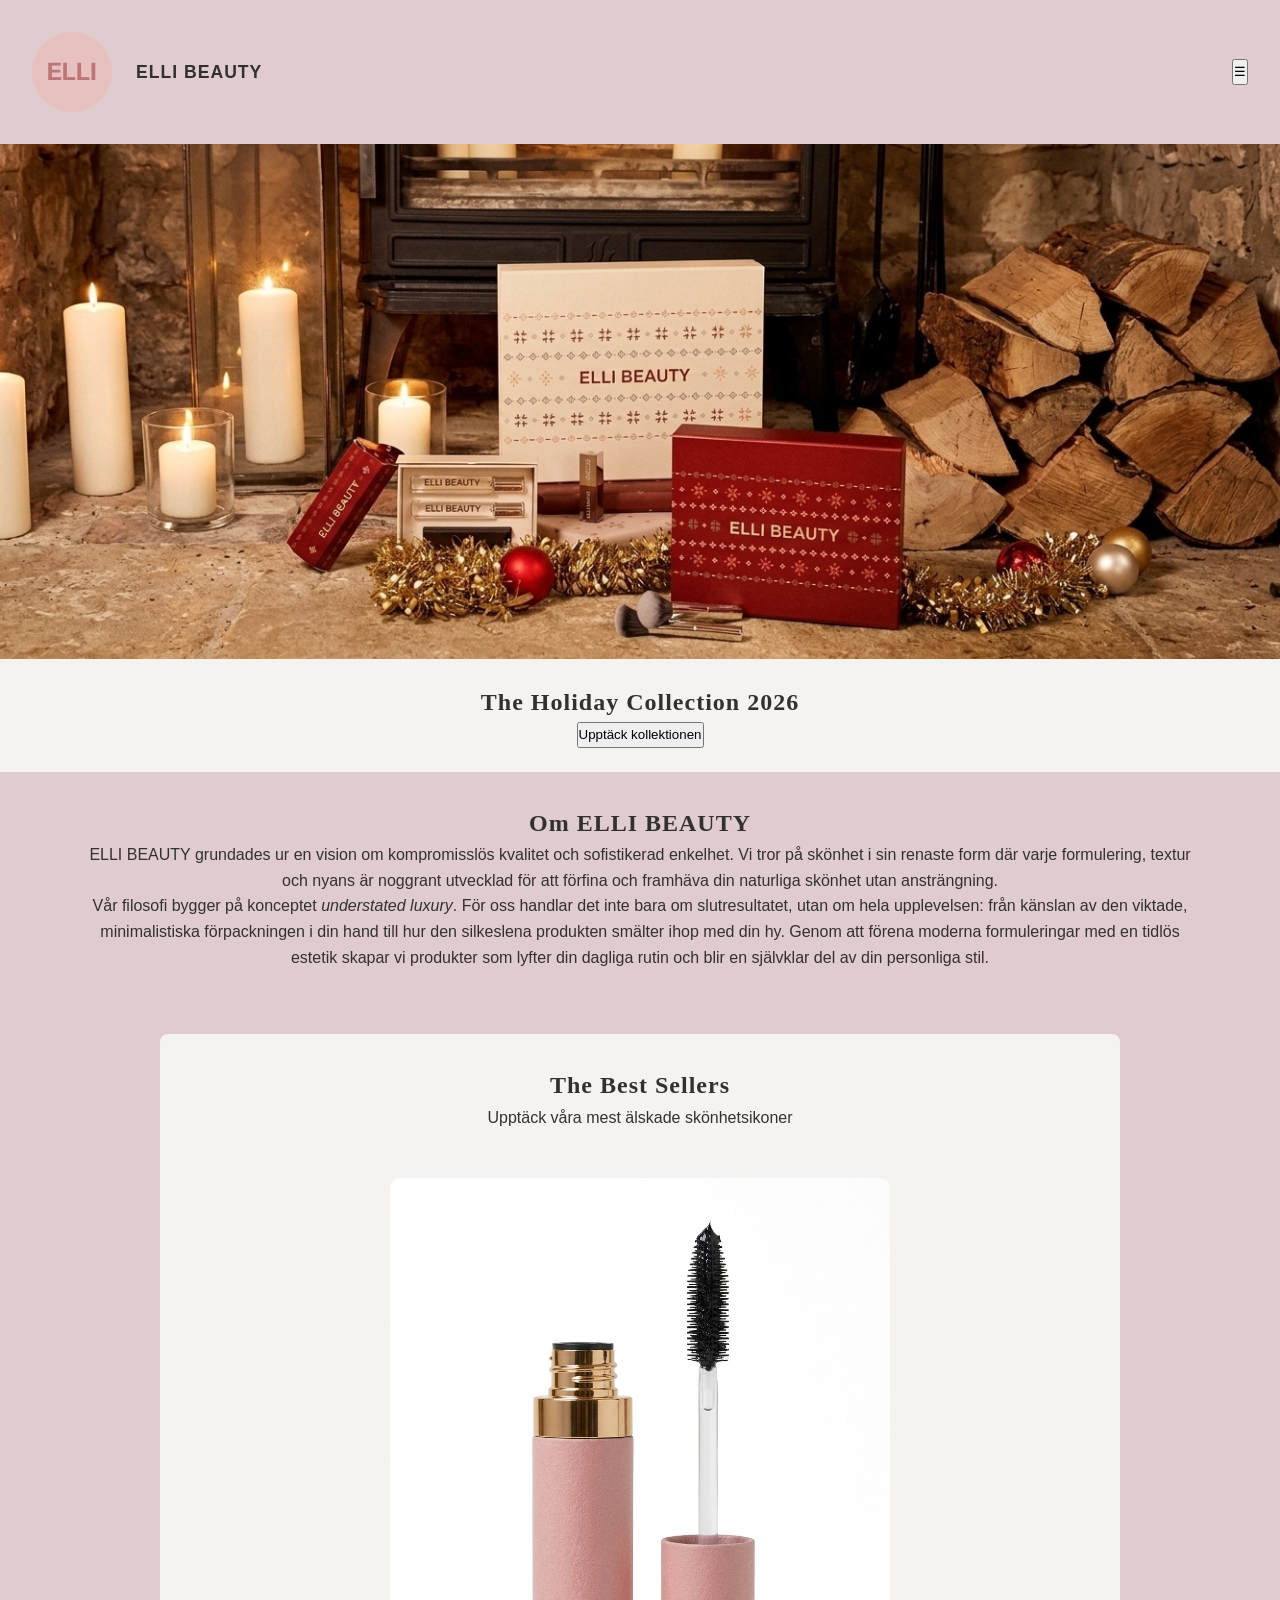
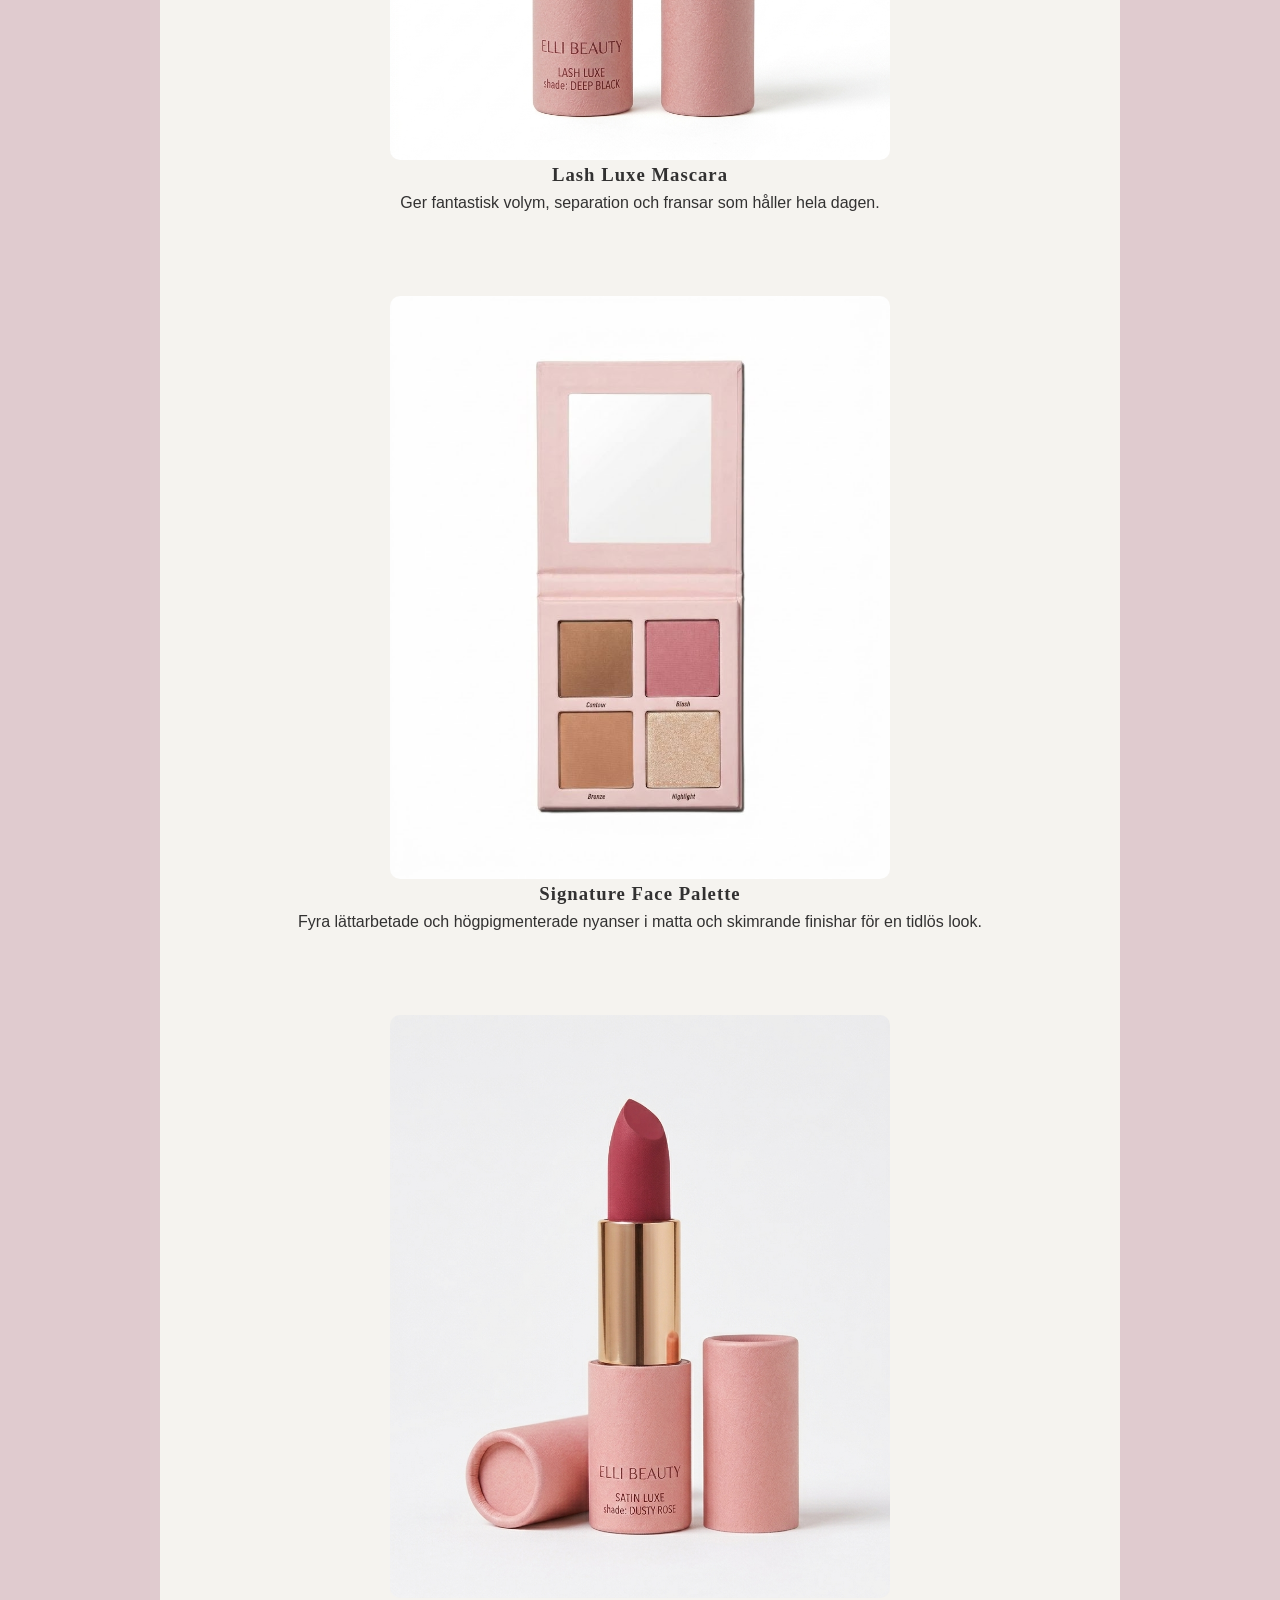
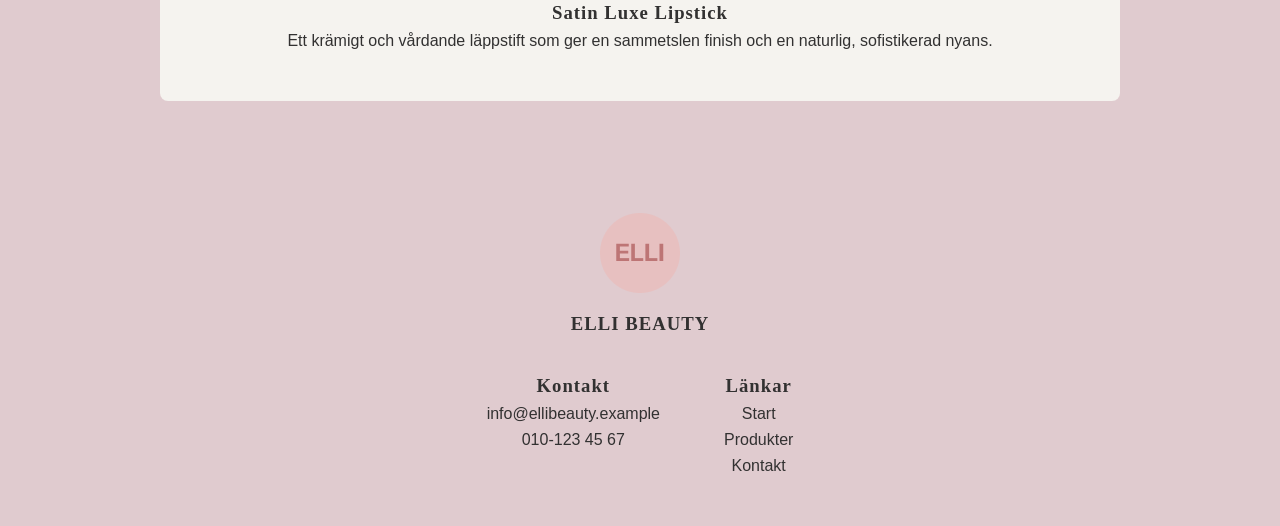
==== index.html @ 136de269 "Skapat grund css för produktsidan" ====
<!DOCTYPE html>
<html lang="sv">

<head>
    <meta charset="UTF-8">
    <meta name="viewport" content="width=device-width, initial-scale=1.0">
    <title>Elli Beauty</title>
    <link rel="stylesheet" href="css/style.css">
</head>

<body>
    <!--Logotyp-->
    <header class="header">
        <div class="logo">
            <img src="images/elli_beauty_logo.png" alt="Elli beauty logotyp" />
            <p>ELLI BEAUTY</p>
        </div>

        <!--Nav meny-->
        <button class="menu-toggle">☰</button> <!--Hamburgermeny, liten skärm-->
        <nav class="menu">
            <ul>
                <li><a href="index.html">Start</a></li>
                <li><a href="products.html">Produkter</a></li>
                <li><a href="contact.html">Kontakt</a></li>
            </ul>
        </nav>
    </header>
    <main>
        <!--Hero-->
        <section class="hero">
            <img src="images/elli_beauty_hero2.jpg" alt="hero bild" />
            <div class="hero-content">
                <h1>The Holiday Collection 2026</h1>
                <button type="button">Upptäck kollektionen</button>
            </div>
        </section>
        <section class="intro">
            <h2>Om ELLI BEAUTY</h2>
            <p>ELLI BEAUTY grundades ur en vision om kompromisslös kvalitet och sofistikerad enkelhet. Vi tror på
                skönhet i sin renaste form där varje formulering, textur och nyans är noggrant utvecklad för att förfina
                och framhäva din naturliga skönhet utan ansträngning.</p>
            <p>Vår filosofi bygger på konceptet <em>understated luxury</em>. För oss handlar det inte bara om
                slutresultatet, utan om hela upplevelsen: från känslan av den viktade, minimalistiska förpackningen i
                din hand till hur den silkeslena produkten smälter ihop med din hy. Genom att förena moderna
                formuleringar med en tidlös estetik skapar vi produkter som lyfter din dagliga rutin och blir en
                självklar del av din personliga stil.</p>
        </section>

        <!--Bästsäljare-->
        <section class="best">
            <div class="best-into">
                <h2>The Best Sellers</h2>
                <p>Upptäck våra mest älskade skönhetsikoner</p>
            </div>
            <div class="contanier">
                <article class="card">
                    <img src="images/elli_beauty_best3.jpg" alt="Elli beauty mascara" />
                    <h3>Lash Luxe Mascara</h3>
                    <p>Ger fantastisk volym, separation och fransar som håller hela dagen.</p>
                </article>

                <article class="card">
                    <img src="images/elli_beauty_best.jpg" alt="Elli beauty face palette" />
                    <h3>Signature Face Palette</h3>
                    <p>Fyra lättarbetade och högpigmenterade nyanser i matta och skimrande finishar för en tidlös look.
                    </p>
                </article>

                <article class="card">
                    <img src="images/elli_beauty_best2.jpg" alt="Elli beauty lipstick" />
                    <h3>Satin Luxe Lipstick</h3>
                    <p>Ett krämigt och vårdande läppstift som ger en sammetslen finish och en naturlig, sofistikerad
                        nyans.</p>
                </article>
            </div>
        </section>
    </main>
    <!--Footer-->
    <footer class="footer">
        <!--logotyp-->
        <div class="
        footer-logo">
            <img src="images/elli_beauty_logo.png" alt="Elli beauty logotyp" />
            <div class="footer-text">
                <h3>ELLI BEAUTY</h3>
            </div>
        </div>
        <div class="footer-content">
            <!--Kontakt information-->
            <div class="footer-contact">
                <h3>Kontakt</h3>
                <p>info@ellibeauty.example</p>
                <p>010-123 45 67</p>
            </div>

            <!--Länkar-->
            <div class="footer-links">
                <h3>Länkar</h3>
                <ul>
                    <li><a href="index.html">Start</a></li>
                    <li><a href="products.html">Produkter</a></li>
                    <li><a href="contact.html">Kontakt</a></li>
                </ul>
            </div>
        </div>
    </footer>
</body>

</html>
---- css/style.css ----
/*Grundstruktur*/
* {
  box-sizing: border-box;
  margin: 0;
  padding: 0;
}

body {
  background-color: rgb(224, 203, 207);
  color: rgb(50, 49, 49);
}

/*Typsnitt och texter*/
body,
p,
a,
button {
  font-family:
    Helvetica Neue,
    Helvetica,
    Arial;
  line-height: 1.6;
  text-align: center;
}

/*Rubriker*/
h1,
h2,
h3 {
  font-family: Georgia, Garamond, serif;
  font-weight: 550;
  letter-spacing: 1px;
}

/*Bilder*/
img {
  max-width: 100%;
  height: auto;
  display: block;
}

header {
  padding: 2rem;
  display: flex;
  justify-content: space-between;
  align-items: center;
  flex-wrap: wrap;
  color: rgb(50, 49, 49);
}

.logo {
  display: flex;
  gap: 1.5rem;
  align-items: center;
  letter-spacing: 1px;
  font-weight: 600;
  font-size: 1.1rem;
}

/*Navigeringen visas inte dierk på skärmen*/
.menu {
  display: none;
  width: 100%;
}

/*Visar meny när klassen open läggs till*/
.menu.open {
  display: block;
}

.menu-toggle {
  cursor: pointer;
}

.menu ul {
  list-style: none;
  margin: 0;
  padding: 0;
}

.menu a {
  text-decoration: none;
}

/*Hero*/
.hero {
  background-color: #f5f3ef;
  display: flex;
  flex-direction: column;
  align-items: center;
  width: 100%;
  overflow: hidden;
}

.hero img {
  width: 100%;
  max-width: 100%;
  object-fit: cover;
  display: block;
}

.hero-content {
  padding: 1.5rem;
  max-width: 800px;
}

/*Intro sektionen*/
.intro {
  margin: 2rem 5rem;
}

/*Bästsäljare*/
.best {
  background-color: #f5f3ef;
  margin: 4rem 10rem;
  border-radius: 8px;
}
.best h2 {
  padding-top: 2rem;
}
.best p {
  padding-bottom: 3rem;
}

.card {
  display: flex;
  flex-direction: column;
  align-items: center;
  margin-bottom: 2rem;
}

.card img {
  width: 500px;
  border-radius: 10px;
}

/*Footer*/
.footer {
  padding: 3rem 1rem;
  text-align: center;
}

.footer-logo {
  display: flex;
  justify-content: center;
  flex-direction: column;
  align-items: center;
  margin-bottom: 2rem;
}
.footer-logo img {
  max-width: 80px;
  height: auto;
  margin-bottom: 1rem;
}

.footer-content {
  display: flex;
  justify-content: center;
  gap: 4rem;
  text-align: left;
}

.footer-contact,
.footer-links {
  text-align: center;
}

.footer-links ul {
  list-style: none;
}

.footer-links a {
  color: rgb(50, 49, 49);
  text-decoration: none;
}

/*Css produktsidan*/
.collection {
  background-color: #540a0a;
  margin: 4rem 10rem;
  border-radius: 8px;
  color: #f5f3ef;
}

.collection h1 {
padding-top: 2rem;
}

.collection p {
  padding-bottom: 3rem;
}

.card-2 {
  display: flex;
  flex-direction: column;
  align-items: center;
  margin-bottom: 2rem;
}

.card-2 img {
  width: 500px;
  border-radius: 10px;
}

/*Css kontaktsida*/
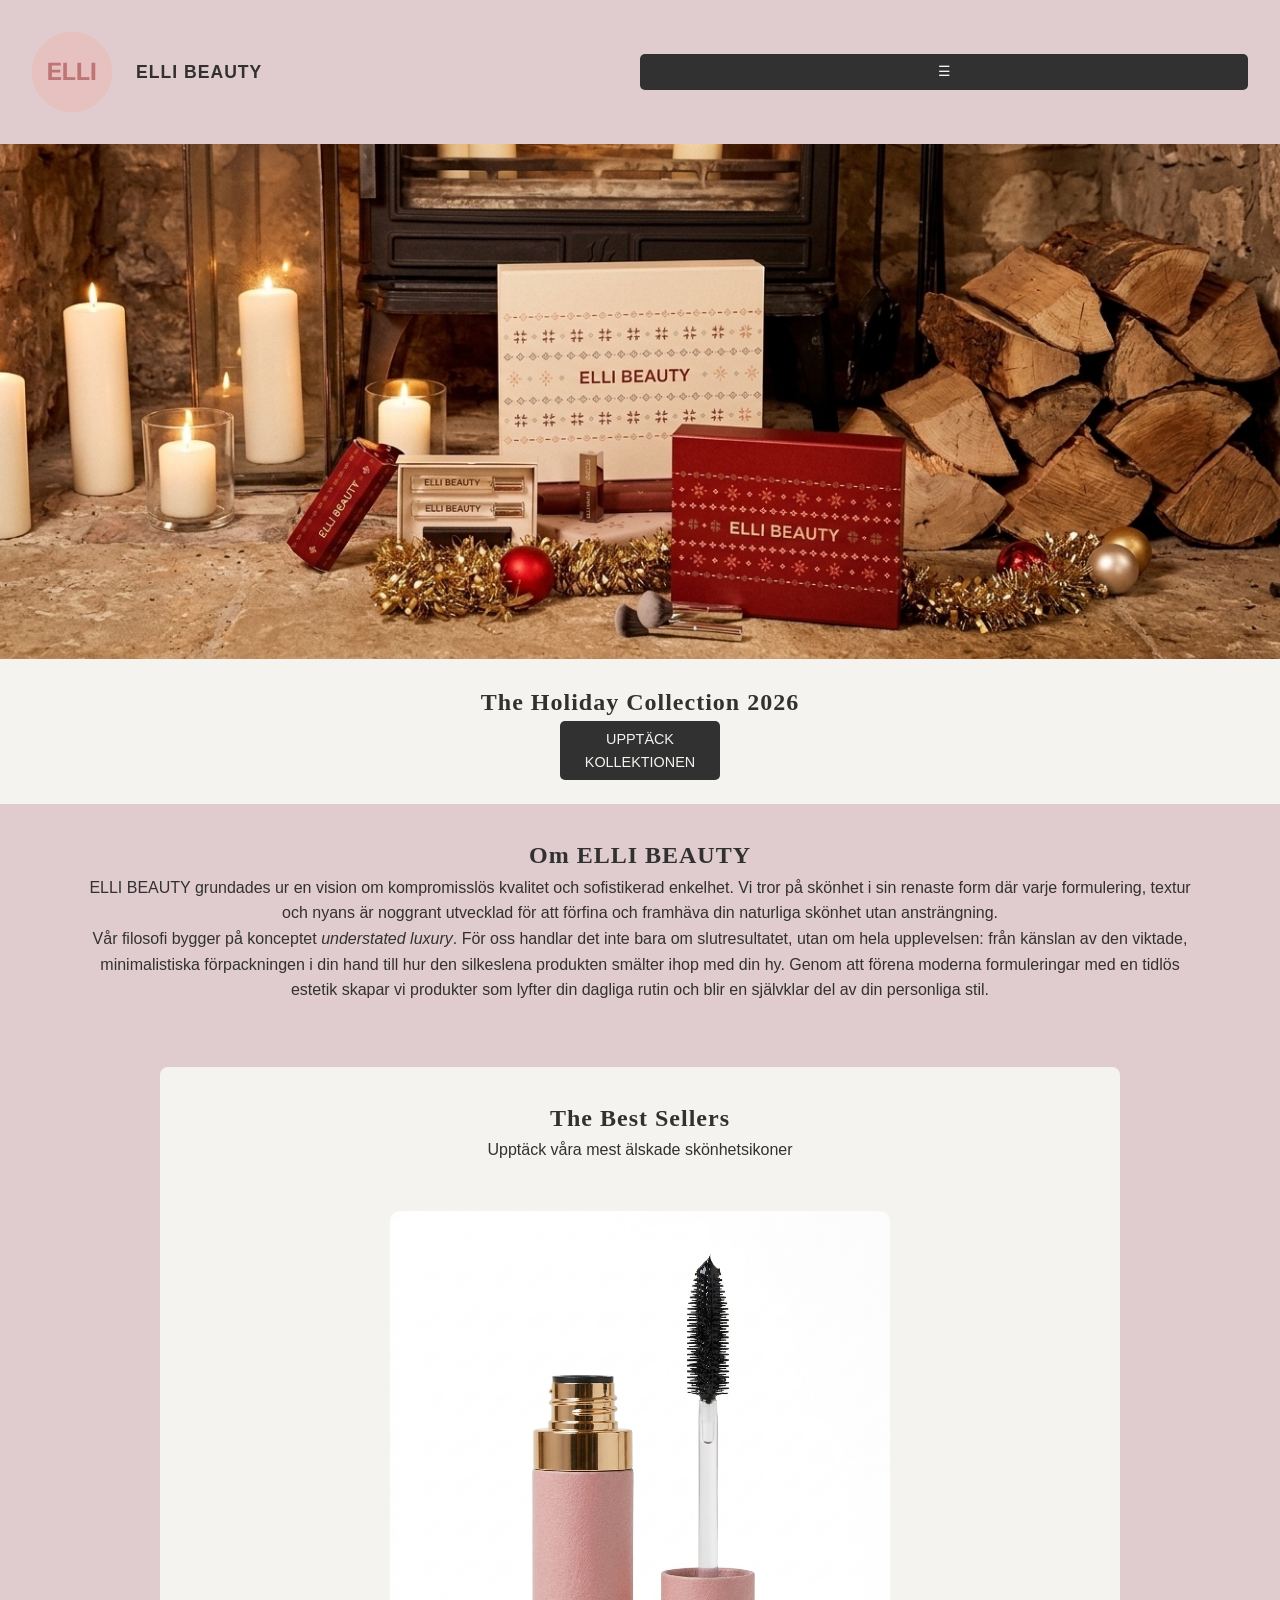
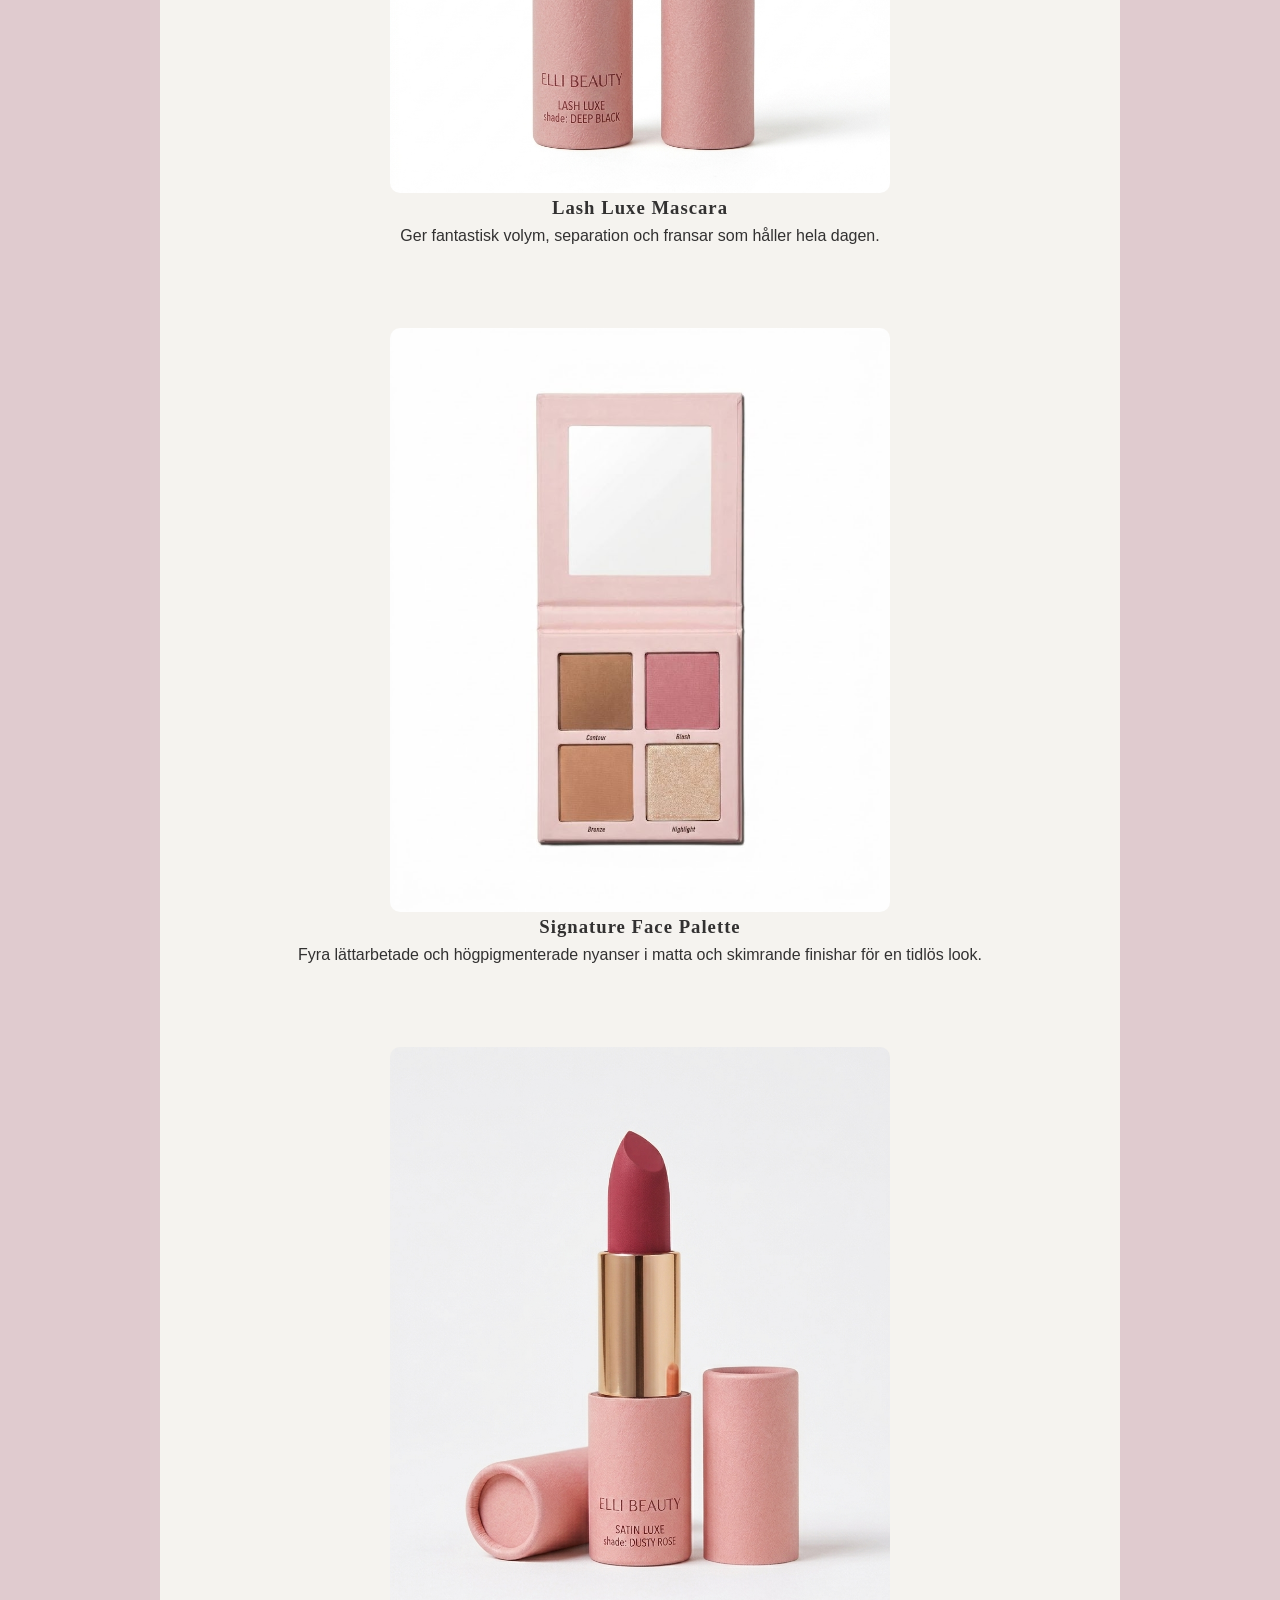
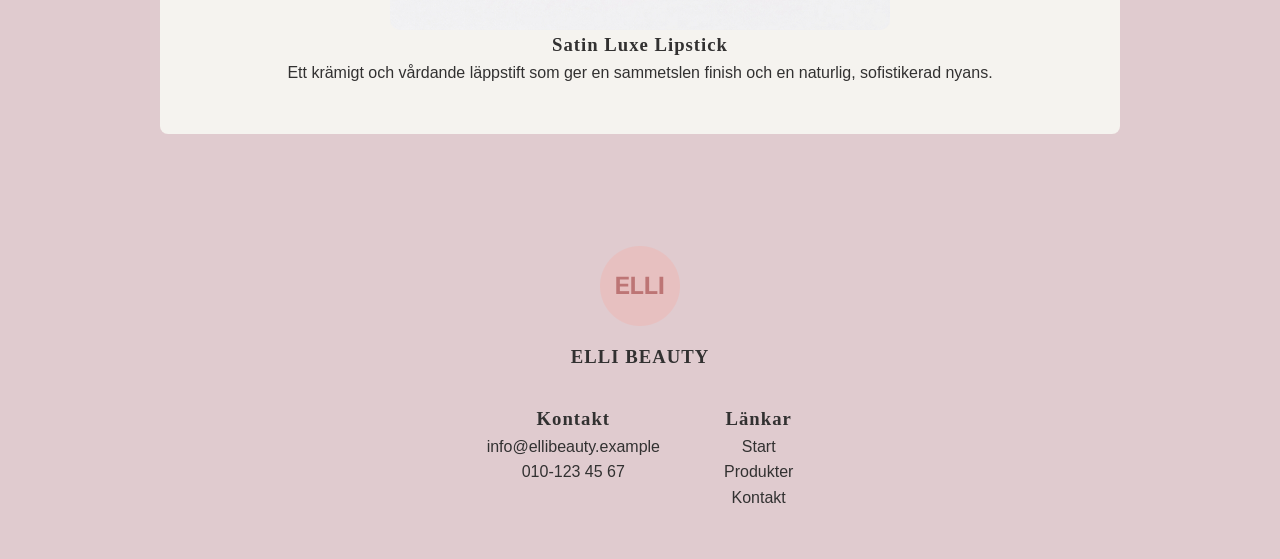
==== commit 66804e37: "Skapat mapp och fil till javascript" ====
--- a/index.html
+++ b/index.html
@@ -6,6 +6,7 @@
     <meta name="viewport" content="width=device-width, initial-scale=1.0">
     <title>Elli Beauty</title>
     <link rel="stylesheet" href="css/style.css">
+    <script src="js/main.js" defer></script>
 </head>
 
 <body>
--- a/css/style.css
+++ b/css/style.css
@@ -39,6 +39,24 @@
   display: block;
 }
 
+/*Alla knappar*/
+button {
+  display: inline-block;
+  border: none;
+  text-transform: uppercase;
+  cursor: pointer;
+  background-color: rgb(50, 49, 49);
+  color: #f5f3ef;
+  width: 50%;
+  padding: 0.4rem;
+  border-radius: 5px;
+  font-size: 0.9rem;
+  font-weight: 500;
+}
+button:hover {
+  background-color: rgb(33, 33, 33);
+}
+
 header {
   padding: 2rem;
   display: flex;
@@ -183,7 +201,7 @@
 }
 
 .collection h1 {
-padding-top: 2rem;
+  padding-top: 2rem;
 }
 
 .collection p {
@@ -203,3 +221,46 @@
 }
 
 /*Css kontaktsida*/
+.about-us {
+  background-color: #f5f3ef;
+  margin: 4rem 2rem;
+  padding: 2rem;
+  border-radius: 10px;
+}
+
+.contact-form {
+  background-color: #f5f3ef;
+  max-width: 500px;
+  margin: 2.5rem auto;
+  padding: 1.5rem;
+  border-radius: 10px;
+}
+
+.contact-form h2 {
+  padding: 1.5rem;
+  font-weight: 500;
+}
+
+.contact-form label {
+  display: block;
+  margin-bottom: 0.5rem;
+  font-weight: 600;
+}
+
+.contact-form input,
+.contact-form textarea {
+  width: 100%;
+  padding: 0.5rem;
+  margin-bottom: 1rem;
+  border: 0.1rem solid rgb(50, 49, 49);
+  border-radius: 5px;
+  font-size: 1rem;
+}
+
+.contact-form button {
+  width: 50%;
+  padding: 0.4rem;
+  border-radius: 5px;
+  font-size: 0.9rem;
+  font-weight: 500;
+}
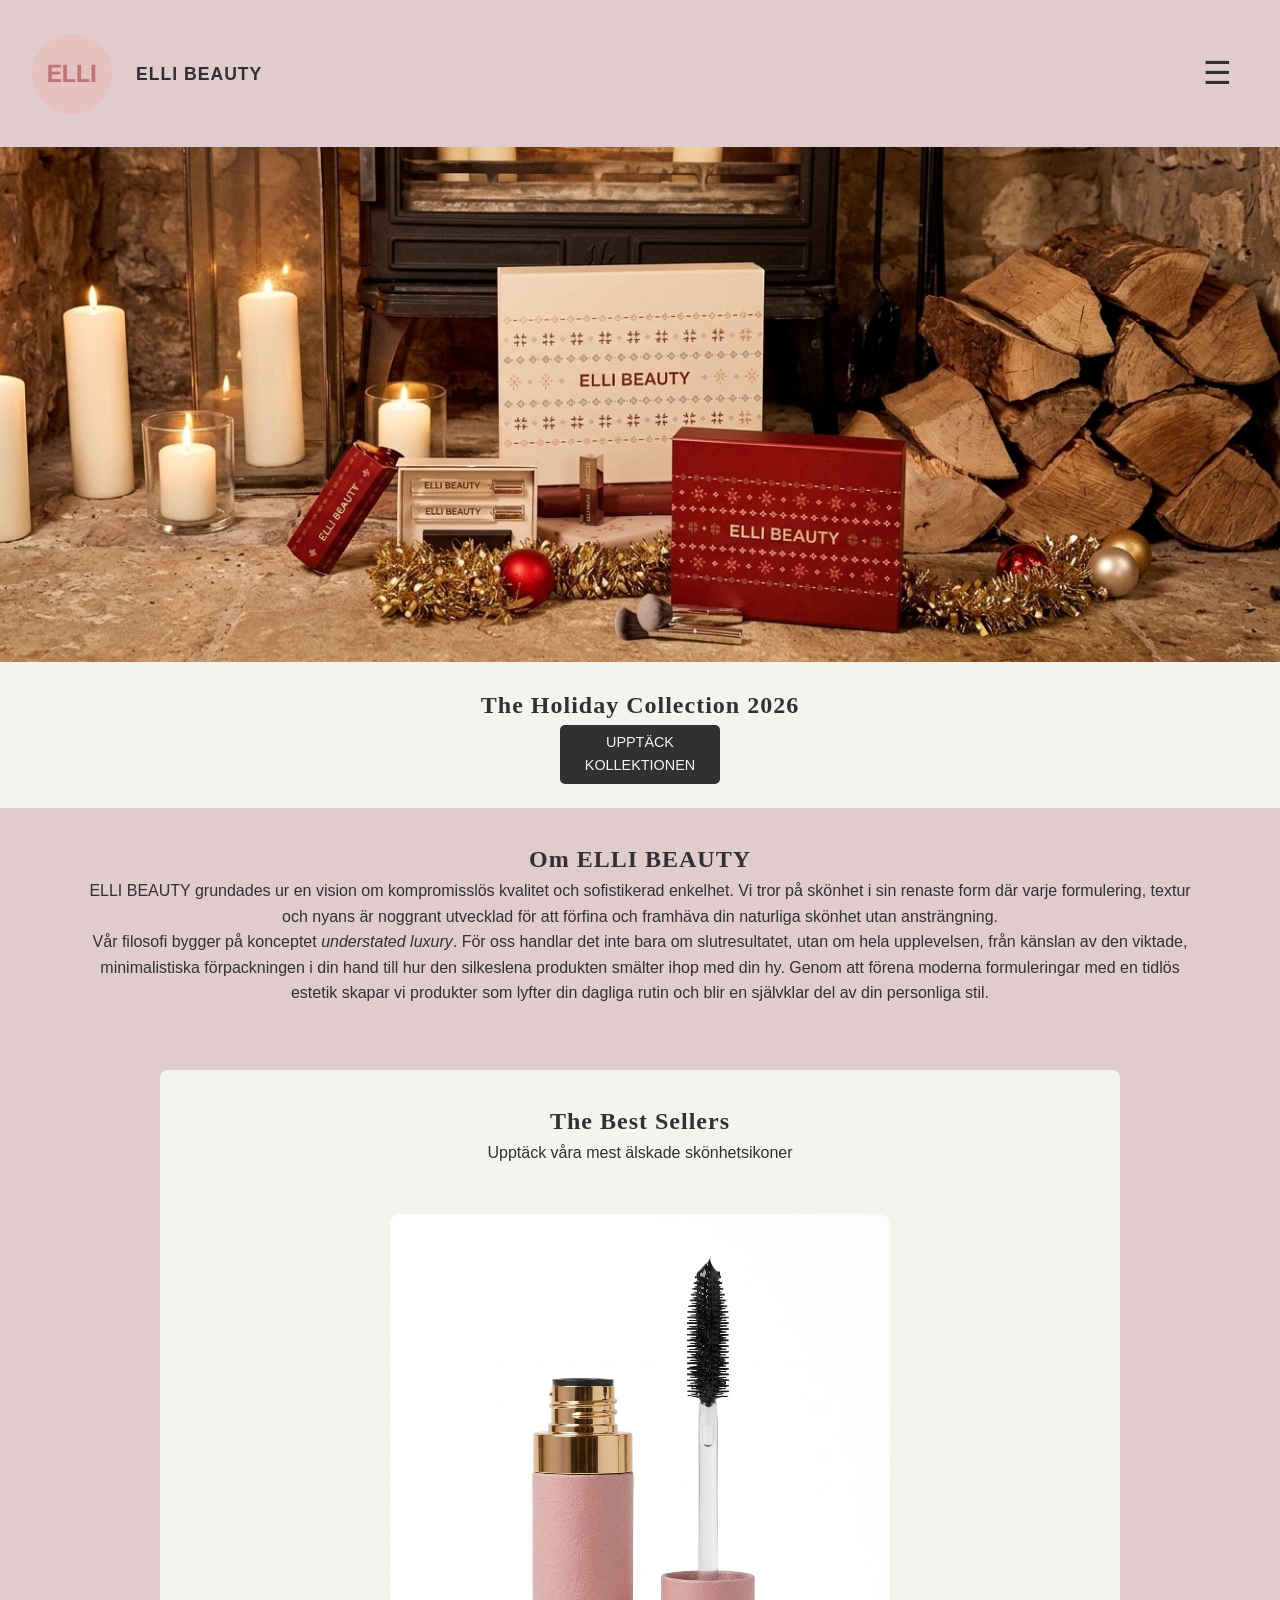
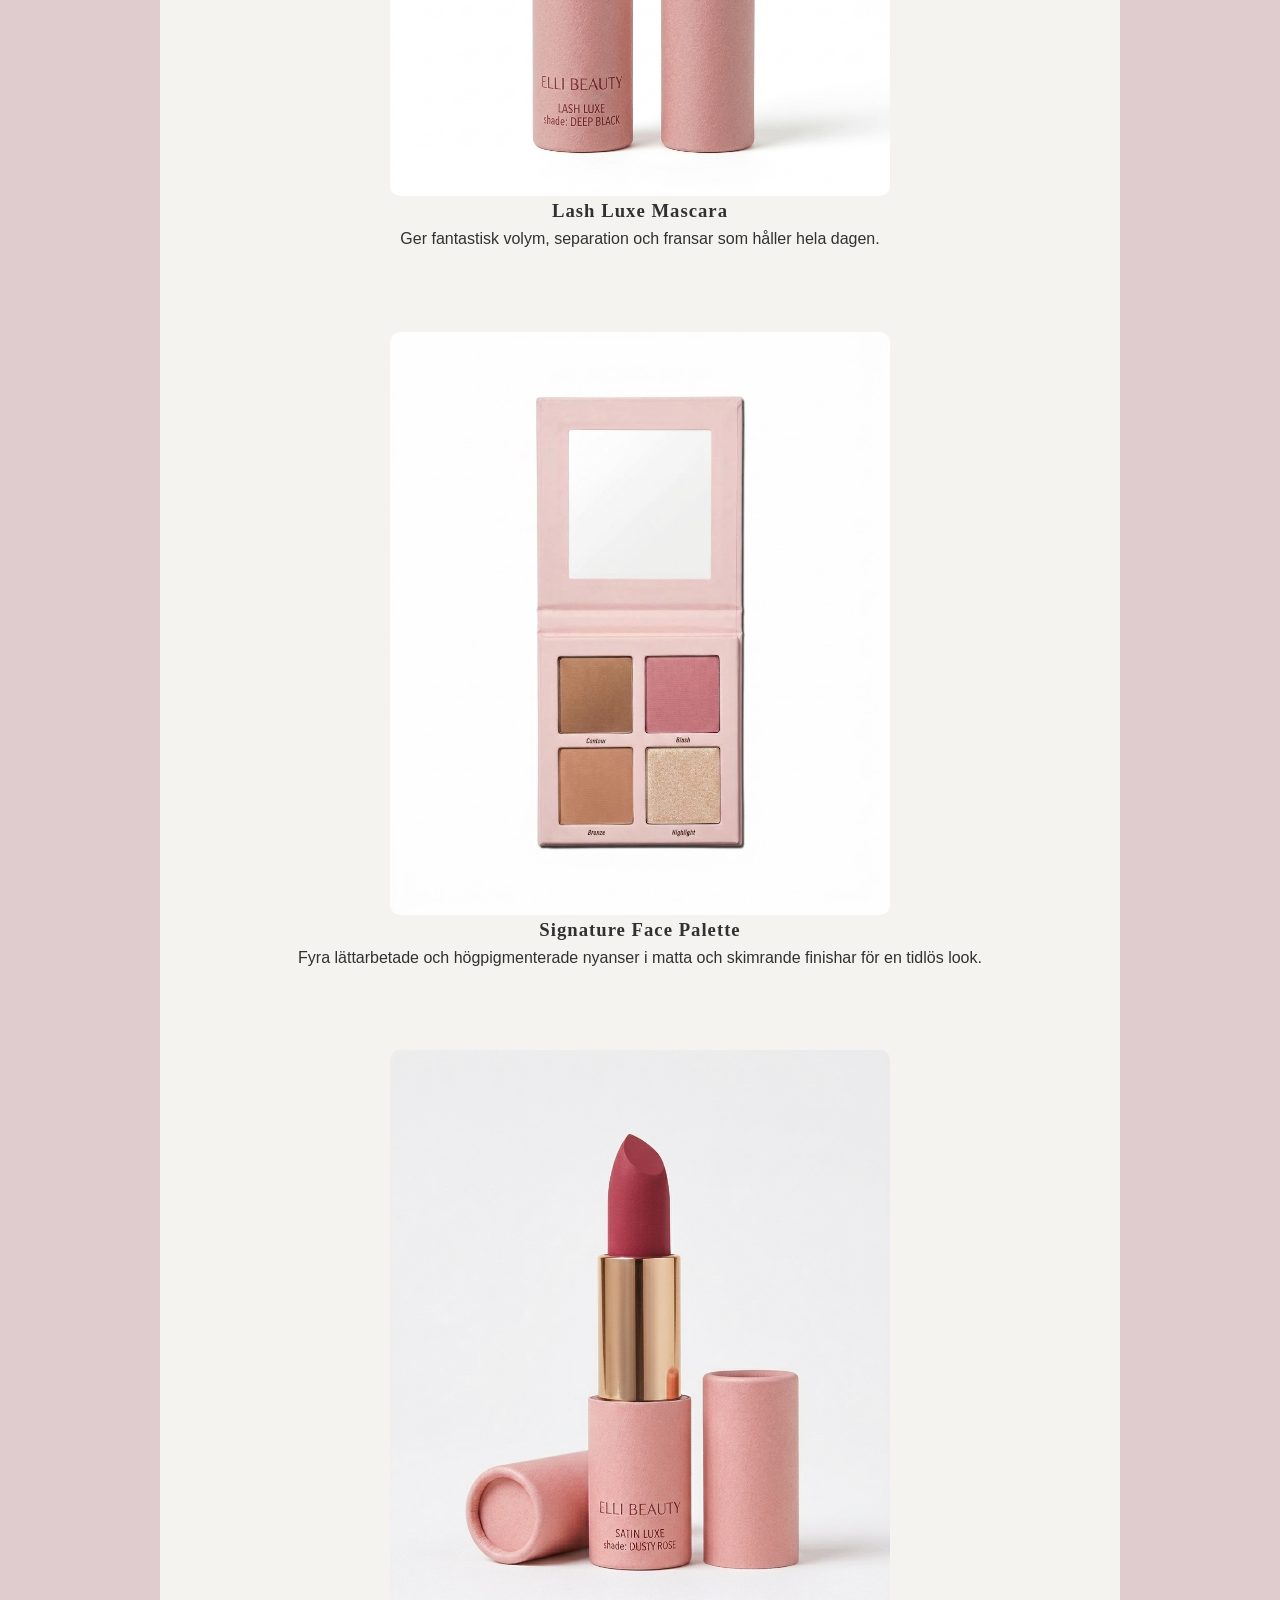
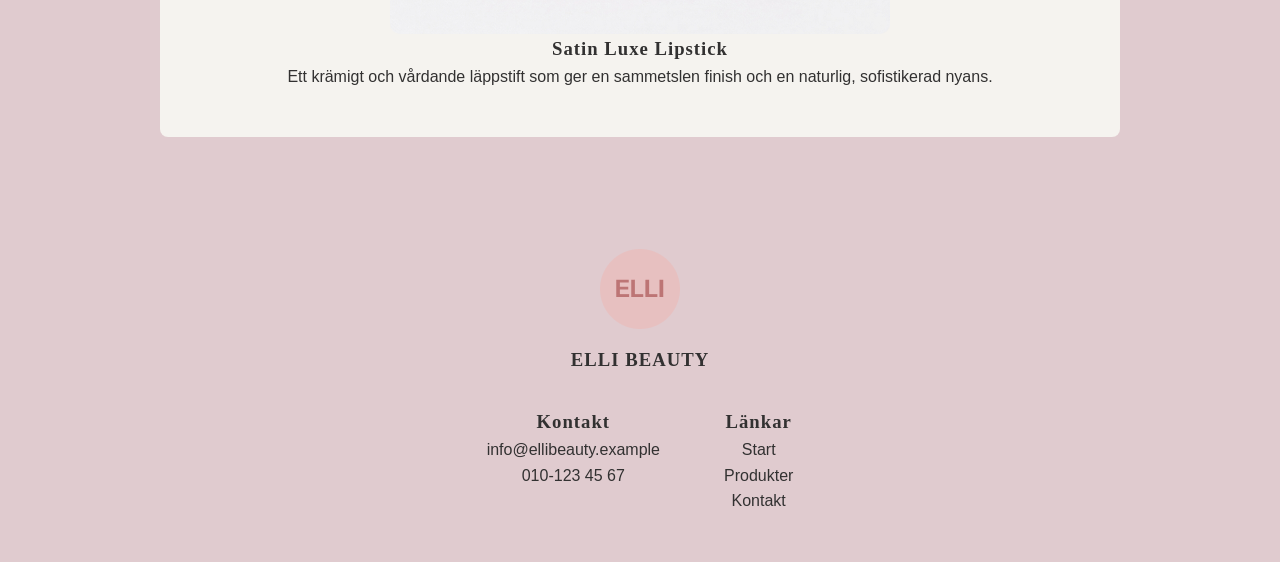
==== commit 454fdea8: "Lagt till evenlyssnare för ham meny" ====
--- a/index.html
+++ b/index.html
@@ -42,7 +42,7 @@
                 skönhet i sin renaste form där varje formulering, textur och nyans är noggrant utvecklad för att förfina
                 och framhäva din naturliga skönhet utan ansträngning.</p>
             <p>Vår filosofi bygger på konceptet <em>understated luxury</em>. För oss handlar det inte bara om
-                slutresultatet, utan om hela upplevelsen: från känslan av den viktade, minimalistiska förpackningen i
+                slutresultatet, utan om hela upplevelsen, från känslan av den viktade, minimalistiska förpackningen i
                 din hand till hur den silkeslena produkten smälter ihop med din hy. Genom att förena moderna
                 formuleringar med en tidlös estetik skapar vi produkter som lyfter din dagliga rutin och blir en
                 självklar del av din personliga stil.</p>
--- a/css/style.css
+++ b/css/style.css
@@ -39,8 +39,8 @@
   display: block;
 }
 
-/*Alla knappar*/
-button {
+/*Alla knappar, förutom ham meny*/
+button:not(.menu-toggle) {
   display: inline-block;
   border: none;
   text-transform: uppercase;
@@ -53,7 +53,7 @@
   font-size: 0.9rem;
   font-weight: 500;
 }
-button:hover {
+button:hover:not(.menu-toggle) {
   background-color: rgb(33, 33, 33);
 }
 
@@ -81,13 +81,21 @@
   width: 100%;
 }
 
-/*Visar meny när klassen open läggs till*/
+/*Visar meny när klassen open läggs till av js*/
 .menu.open {
   display: block;
 }
 
+/*Ham meny knapp*/
 .menu-toggle {
   cursor: pointer;
+  border: none;
+  border-radius: 5px;
+  padding: 1rem;
+  font-size: 2rem;
+  font-weight: 500;
+  background-color: rgb(224, 203, 207);
+  color: rgb(50, 49, 49);
 }
 
 .menu ul {
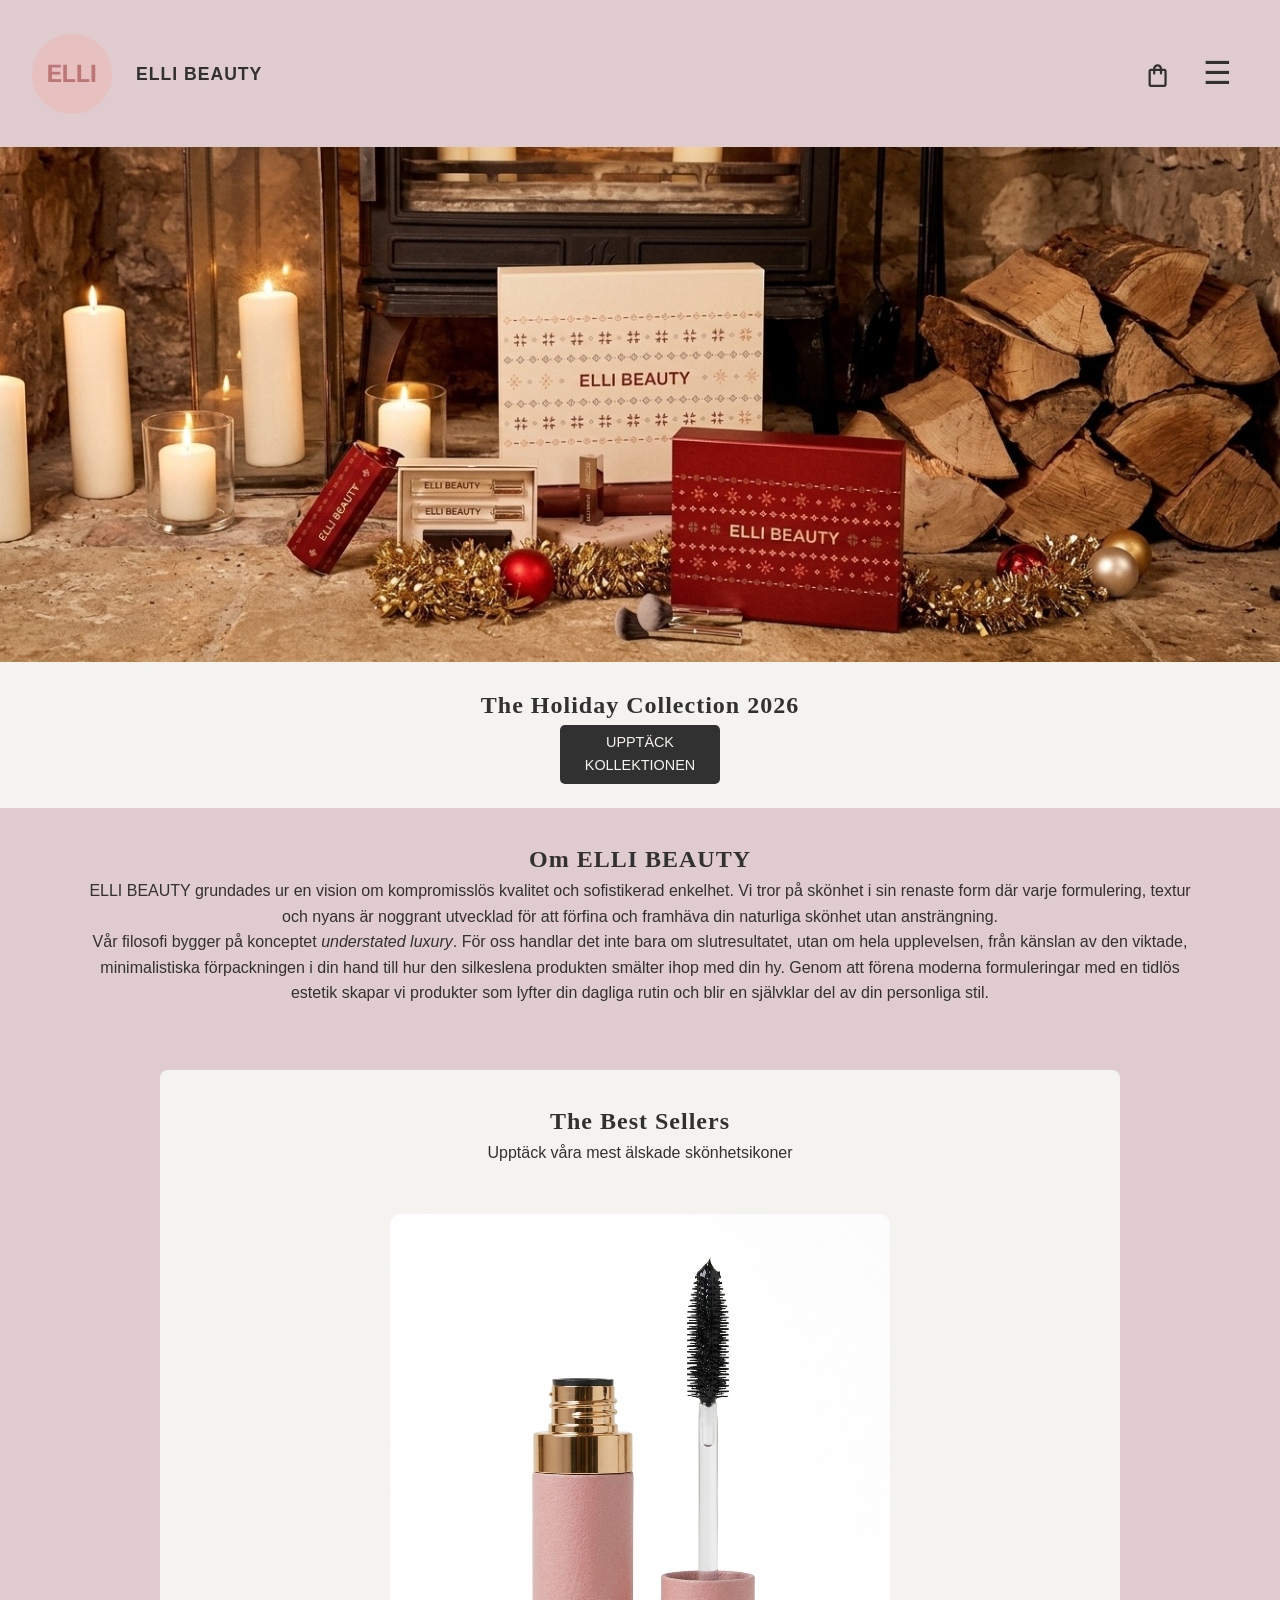
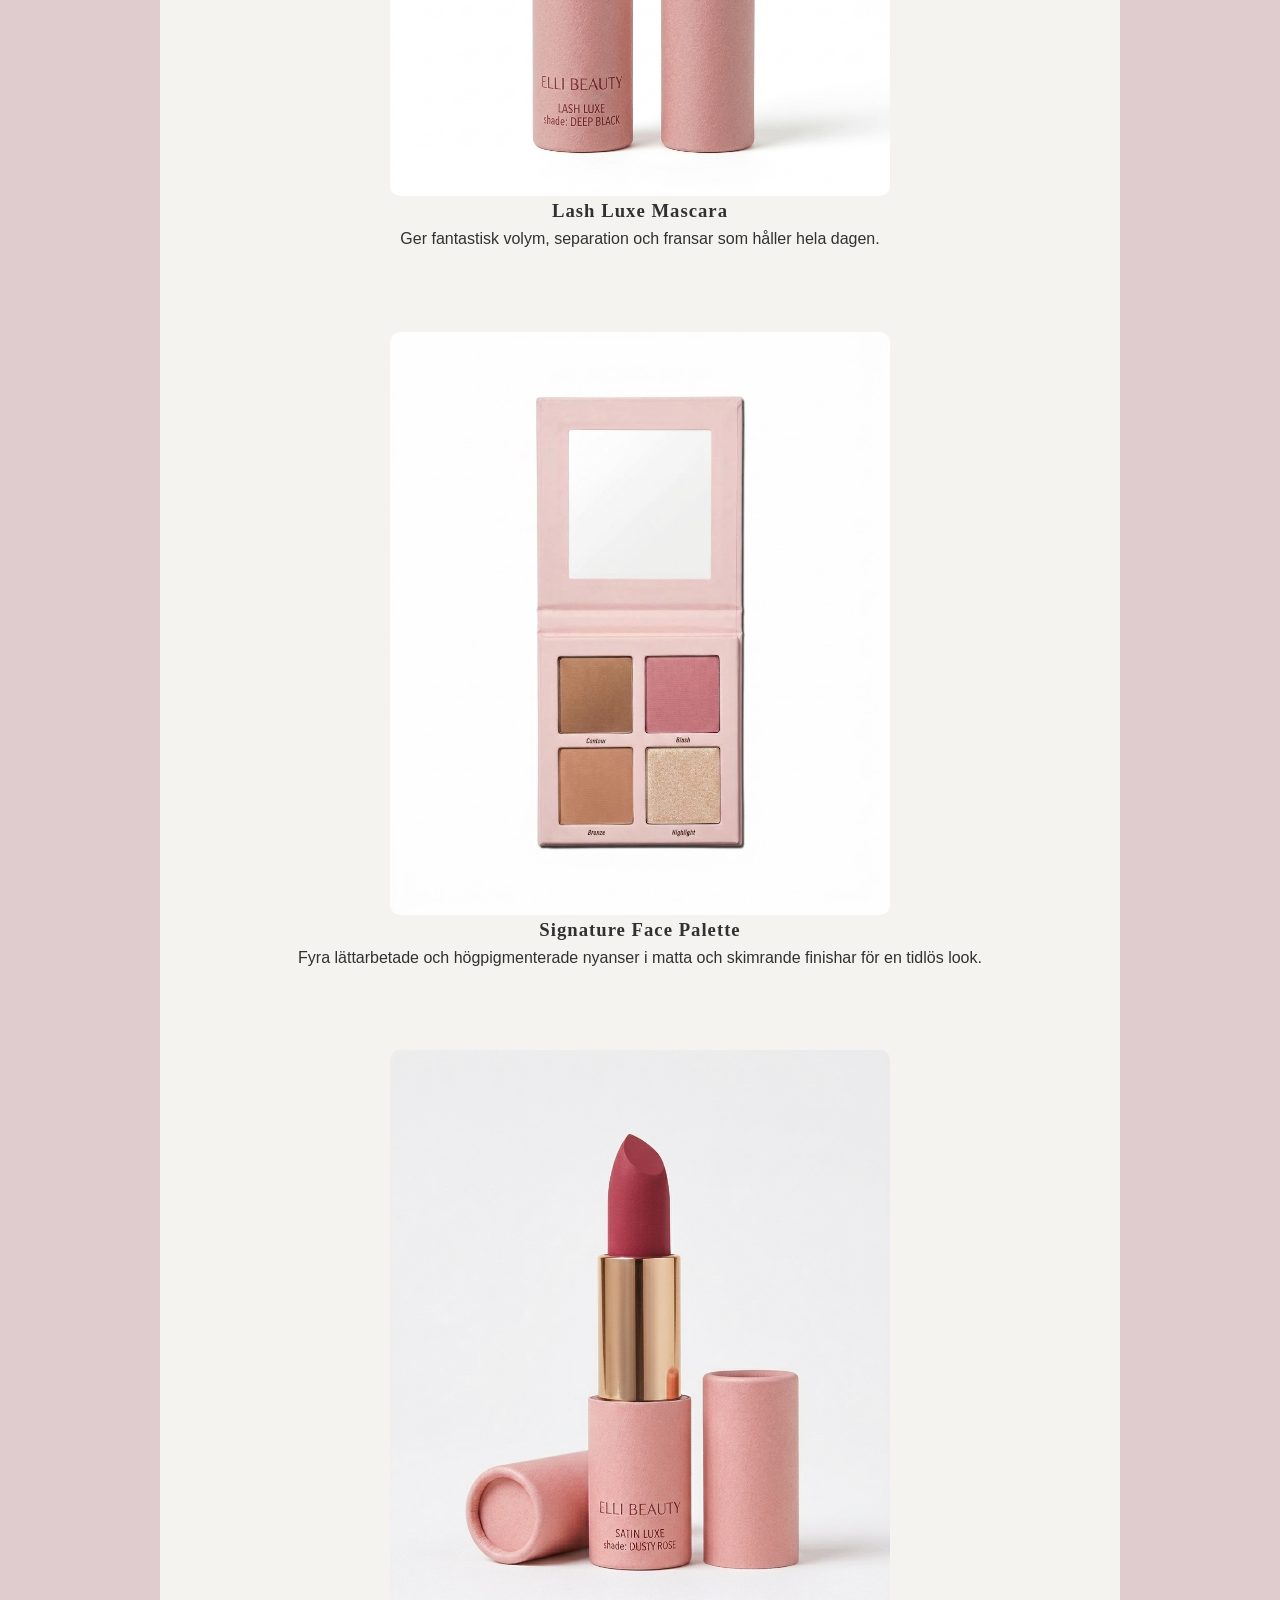
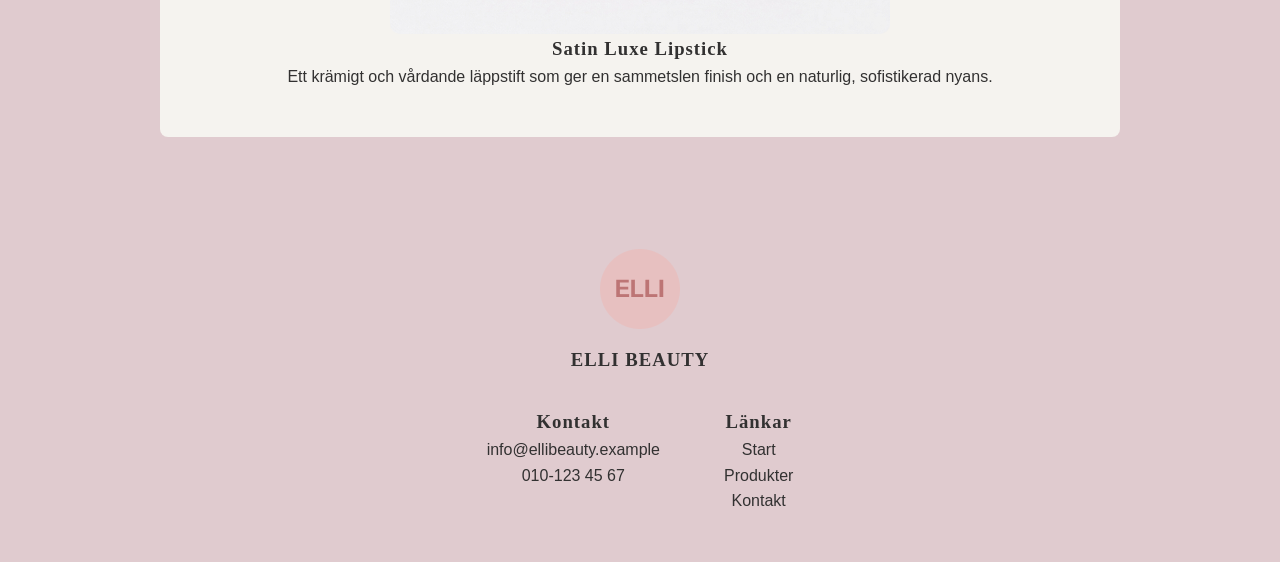
==== commit cf083cfb: "Lagt till symbol för en varukorg, html och css" ====
--- a/index.html
+++ b/index.html
@@ -16,6 +16,13 @@
             <img src="images/elli_beauty_logo.png" alt="Elli beauty logotyp" />
             <p>ELLI BEAUTY</p>
         </div>
+
+        <!--Varukorg symbol-->
+        <button class="cart"><svg xmlns="http://www.w3.org/2000/svg" height="24px" viewBox="0 -960 960 960" width="24px"
+                fill="#1f1f1f">
+                <path
+                    d="M240-80q-33 0-56.5-23.5T160-160v-480q0-33 23.5-56.5T240-720h80q0-66 47-113t113-47q66 0 113 47t47 113h80q33 0 56.5 23.5T800-640v480q0 33-23.5 56.5T720-80H240Zm0-80h480v-480h-80v80q0 17-11.5 28.5T600-520q-17 0-28.5-11.5T560-560v-80H400v80q0 17-11.5 28.5T360-520q-17 0-28.5-11.5T320-560v-80h-80v480Zm160-560h160q0-33-23.5-56.5T480-800q-33 0-56.5 23.5T400-720ZM240-160v-480 480Z" />
+            </svg></button>
 
         <!--Nav meny-->
         <button class="menu-toggle">☰</button> <!--Hamburgermeny, liten skärm-->
--- a/css/style.css
+++ b/css/style.css
@@ -40,7 +40,7 @@
 }
 
 /*Alla knappar, förutom ham meny*/
-button:not(.menu-toggle) {
+button:not(.menu-toggle):not(.cart) {
   display: inline-block;
   border: none;
   text-transform: uppercase;
@@ -53,7 +53,7 @@
   font-size: 0.9rem;
   font-weight: 500;
 }
-button:hover:not(.menu-toggle) {
+button:hover:not(.menu-toggle):not(.cart) {
   background-color: rgb(33, 33, 33);
 }
 
@@ -73,6 +73,23 @@
   letter-spacing: 1px;
   font-weight: 600;
   font-size: 1.1rem;
+}
+
+/*Varukorg*/
+.cart {
+  cursor: pointer;
+  border: none;
+  border-radius: 5px;
+  padding: 1rem;
+  background: transparent;
+  margin-left: auto;
+  margin-top: 0.7rem;
+}
+
+.cart svg {
+  width: 1.7rem;
+  height: 1.7rem;
+  fill: rgb(50, 49, 49);
 }
 
 /*Navigeringen visas inte dierk på skärmen*/
@@ -81,9 +98,31 @@
   width: 100%;
 }
 
+.menu ul {
+  display: flex;
+  flex-direction: column;
+  align-items: flex-start;
+  margin-left: auto;
+  width: fit-content;
+  padding-left: 0;
+}
+
+.menu a {
+  text-align: left;
+  display: block;
+  color: rgb(50, 49, 49);
+  text-decoration: none;
+  padding-bottom: 0.5rem;
+  font-size: 1.1rem;
+}
+.menu a:hover {
+  text-decoration: underline;
+}
+
 /*Visar meny när klassen open läggs till av js*/
 .menu.open {
-  display: block;
+  display: flex;
+  justify-content: flex-end;
 }
 
 /*Ham meny knapp*/
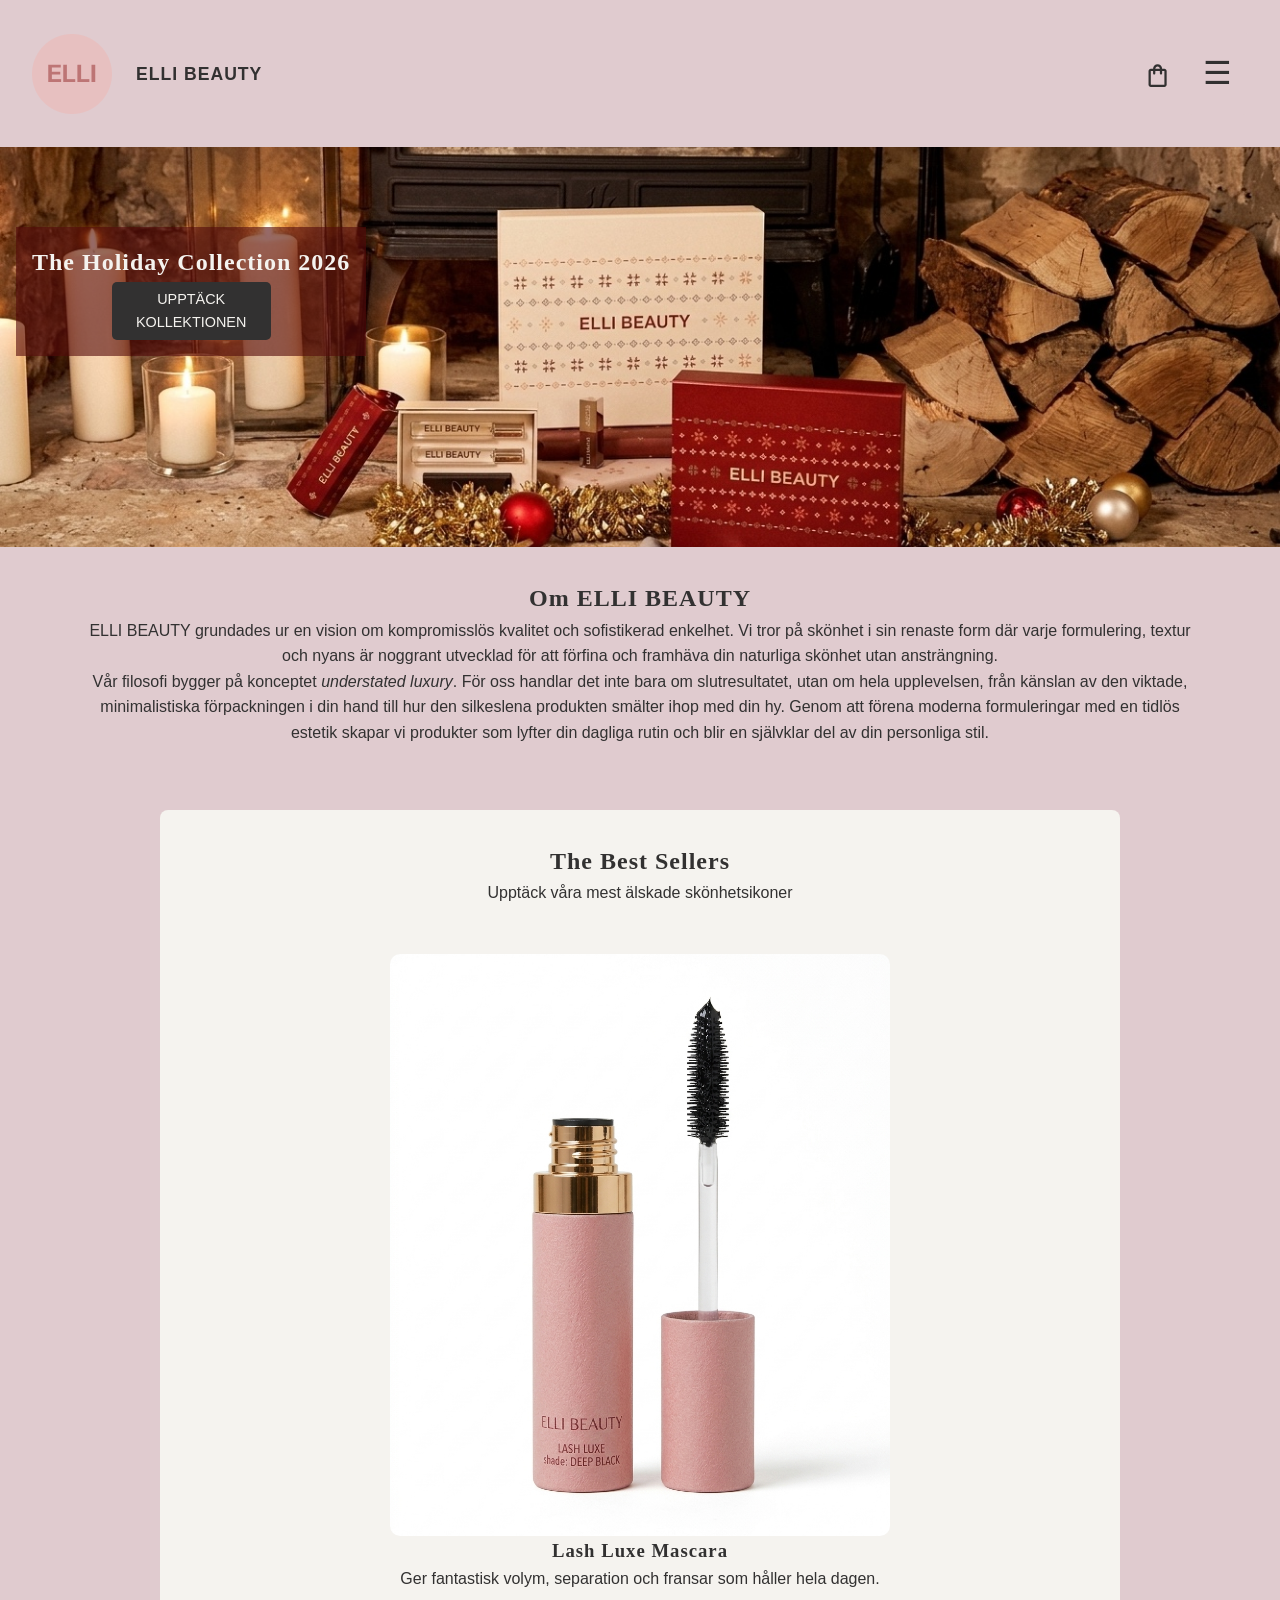
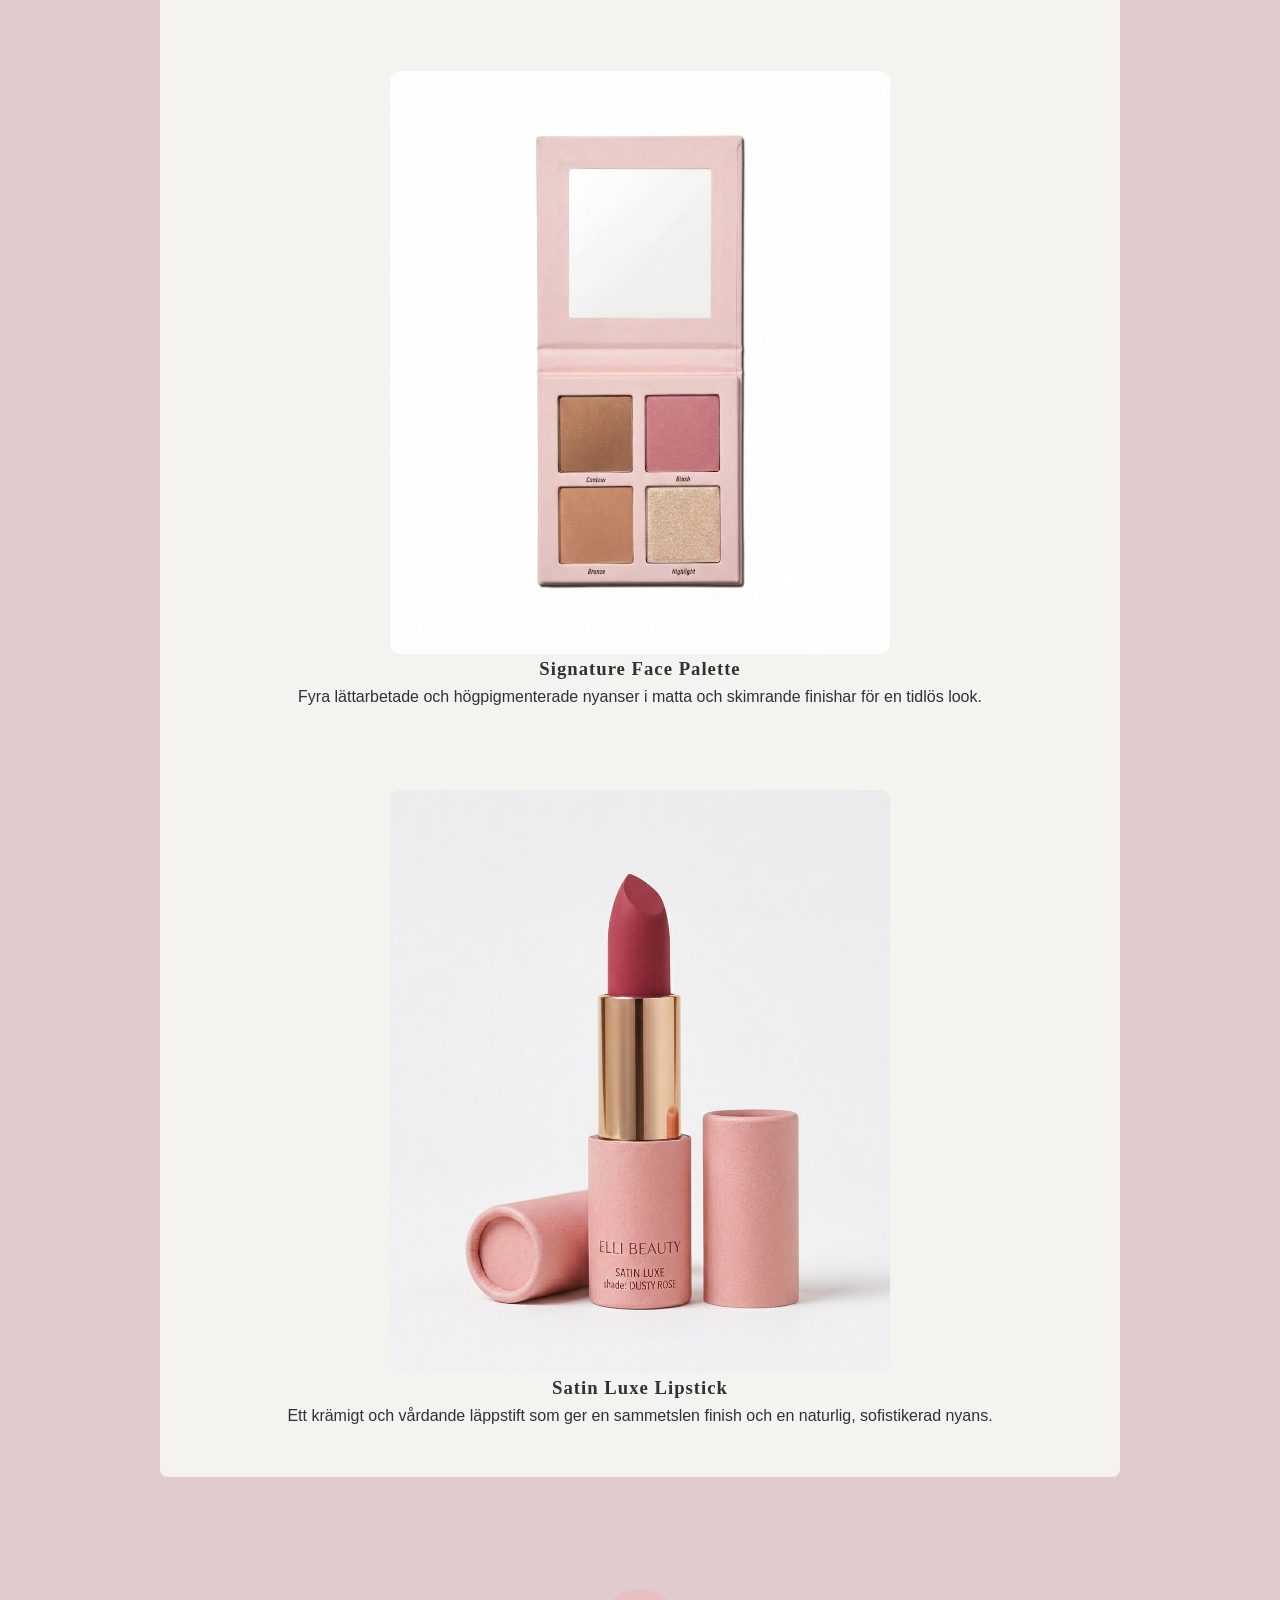
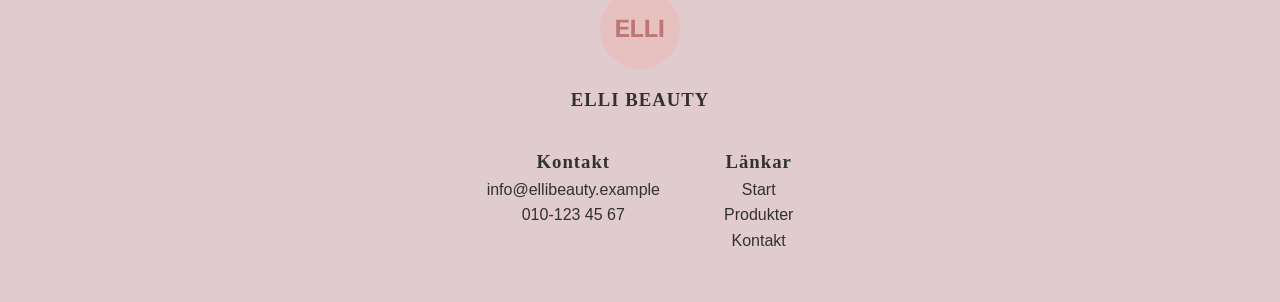
==== commit 717ce01c: "Lagt in media query och skapat kod för hero" ====
--- a/index.html
+++ b/index.html
@@ -13,7 +13,9 @@
     <!--Logotyp-->
     <header class="header">
         <div class="logo">
-            <img src="images/elli_beauty_logo.png" alt="Elli beauty logotyp" />
+            <a href="index.html">
+                <img src="images/elli_beauty_logo.png" alt="Elli beauty logotyp" />
+            </a>
             <p>ELLI BEAUTY</p>
         </div>
 
@@ -40,7 +42,9 @@
             <img src="images/elli_beauty_hero2.jpg" alt="hero bild" />
             <div class="hero-content">
                 <h1>The Holiday Collection 2026</h1>
-                <button type="button">Upptäck kollektionen</button>
+                <a href="products.html">
+                    <button type="button">Upptäck kollektionen</button></a>
+
             </div>
         </section>
         <section class="intro">
--- a/css/style.css
+++ b/css/style.css
@@ -57,7 +57,8 @@
   background-color: rgb(33, 33, 33);
 }
 
-header {
+/*Header*/
+.header {
   padding: 2rem;
   display: flex;
   justify-content: space-between;
@@ -275,6 +276,11 @@
   border-radius: 10px;
 }
 
+/*Lista felmeddelanden*/
+#errorlist {
+  color: rgb(185, 18, 18);
+}
+
 .contact-form {
   background-color: #f5f3ef;
   max-width: 500px;
@@ -311,3 +317,45 @@
   font-size: 0.9rem;
   font-weight: 500;
 }
+
+/*Större skärm*/
+@media (min-width: 768px) {
+  /*Header*/
+  .header {
+  }
+
+  /*Hero*/
+  .hero {
+    position: relative;
+    display: flex;
+    align-items: start;
+    overflow: hidden;
+    width: 100%;
+    min-height: 400px;
+  }
+
+  .hero img {
+    position: absolute;
+    z-index: 1;
+    height: 100%;
+  }
+  .hero-content {
+    align-items: start;
+    text-align: center;
+    max-width: 500px;
+    position: relative;
+    z-index: 2;
+    margin: 5rem 1rem;
+    padding: 1rem;
+    background-color: #540a0a9b;
+  }
+ .hero-content h1 {
+    color:#f5f3ef;
+ }
+
+/*Bästsäljare*/
+.contanier {
+  
+}
+
+}
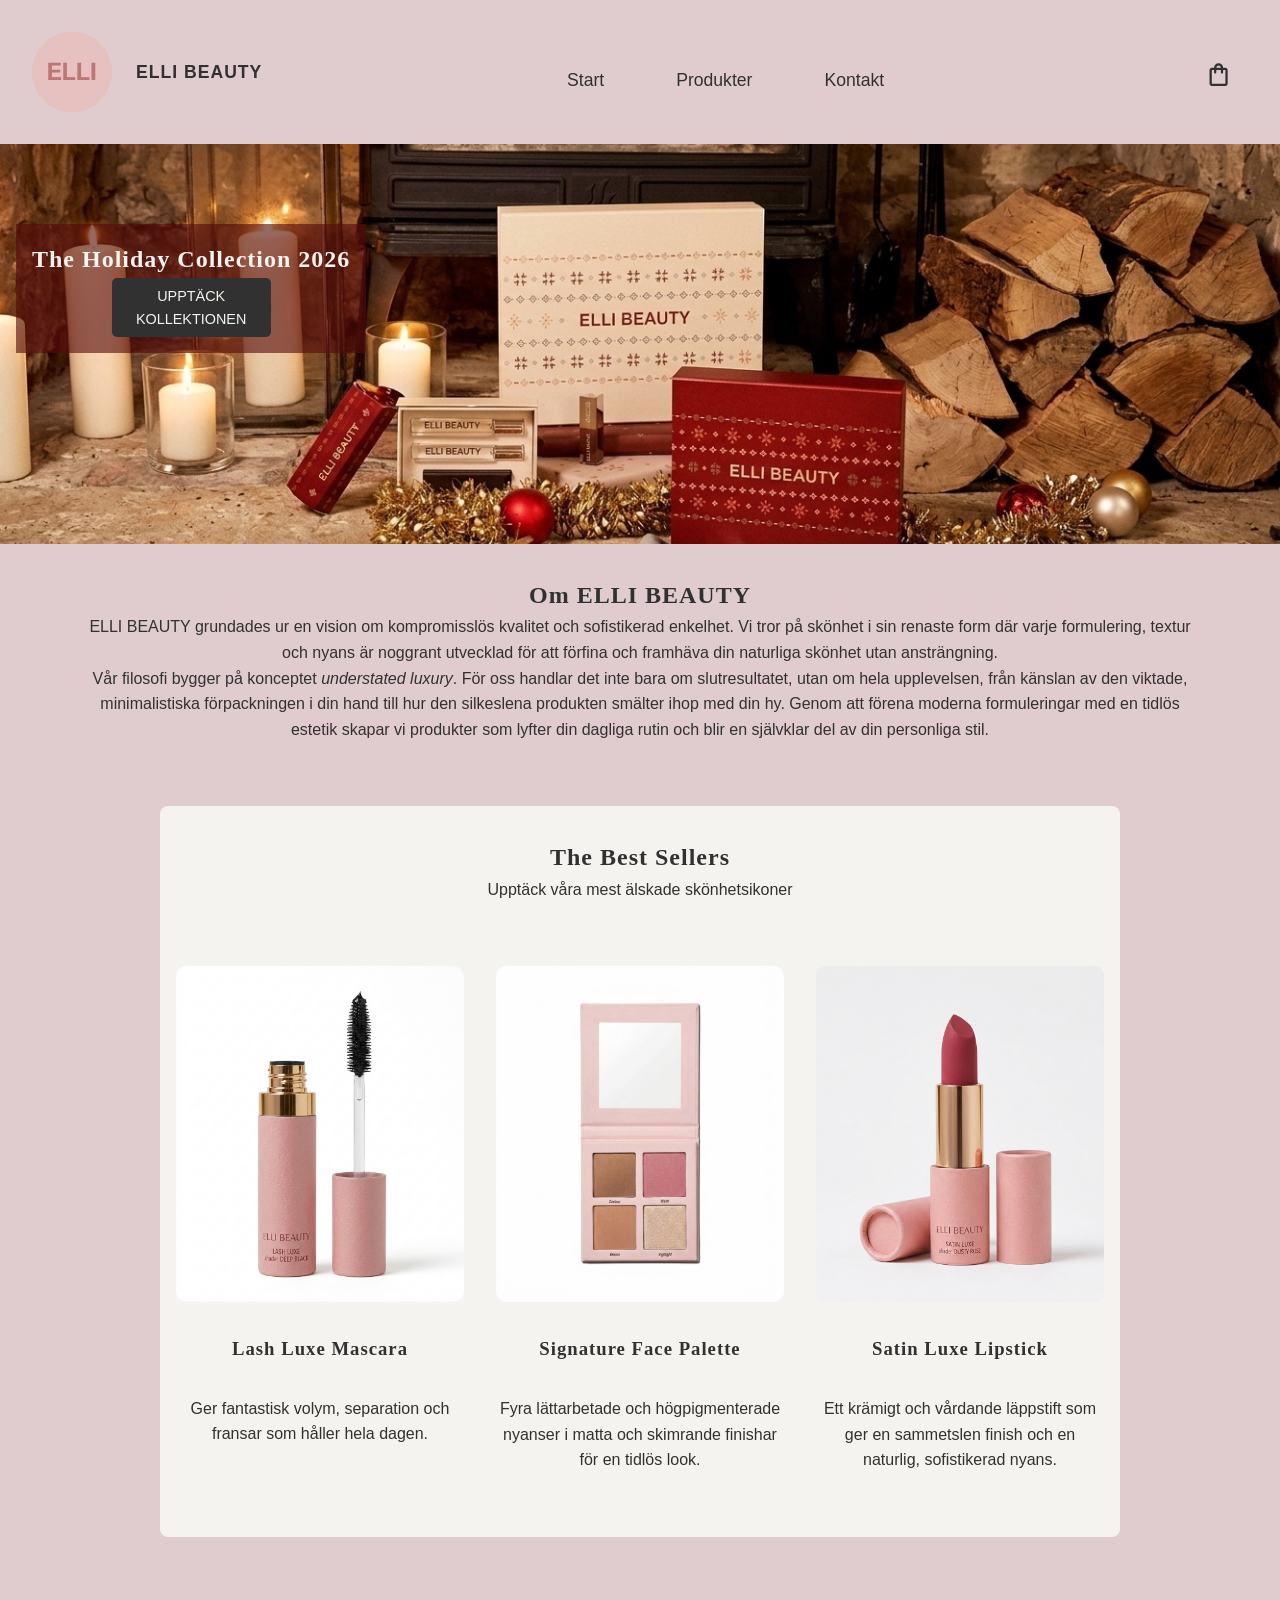
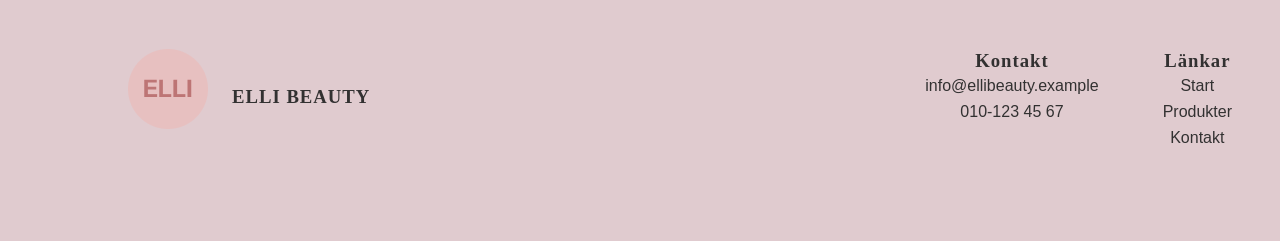
==== commit 1c7b3210: "Lagt till navigering för större skärmar" ====
--- a/index.html
+++ b/index.html
@@ -93,7 +93,9 @@
         <!--logotyp-->
         <div class="
         footer-logo">
-            <img src="images/elli_beauty_logo.png" alt="Elli beauty logotyp" />
+            <a href="index.html">
+                <img src="images/elli_beauty_logo.png" alt="Elli beauty logotyp" />
+            </a>
             <div class="footer-text">
                 <h3>ELLI BEAUTY</h3>
             </div>
--- a/css/style.css
+++ b/css/style.css
@@ -239,6 +239,9 @@
   color: rgb(50, 49, 49);
   text-decoration: none;
 }
+.footer-links a:hover {
+  text-decoration: underline;
+}
 
 /*Css produktsidan*/
 .collection {
@@ -320,8 +323,40 @@
 
 /*Större skärm*/
 @media (min-width: 768px) {
+  .menu-toggle {
+    /*Dölj ham meny*/
+    display: none;
+  }
   /*Header*/
   .header {
+    display: grid;
+    grid-template-columns: auto 1fr auto;
+    align-items: center;
+  }
+  .logo {
+    grid-column: 1;
+  }
+  /*Navigering*/
+  .menu {
+    grid-column: 2;
+    display: flex;
+    justify-content: center;
+    align-items: center;
+    margin-top: -3.5rem;
+    padding: 0;
+  }
+  .menu ul {
+    flex-direction: row;
+    gap: 4.5rem;
+    margin: 0;
+    padding: 0;
+  }
+  .menu a {
+    font-weight: 500;
+  }
+  .cart {
+    grid-column: 3;
+    justify-self: end;
   }
 
   /*Hero*/
@@ -349,13 +384,50 @@
     padding: 1rem;
     background-color: #540a0a9b;
   }
- .hero-content h1 {
-    color:#f5f3ef;
- }
-
-/*Bästsäljare*/
-.contanier {
-  
-}
-
-}
+  .hero-content h1 {
+    color: #f5f3ef;
+  }
+
+  /*Bästsäljare*/
+  .contanier {
+    display: flex;
+    flex-direction: row;
+    justify-content: space-evenly;
+    align-items: stretch;
+  }
+  .card {
+    flex: 1;
+    gap: 2rem;
+    margin: 1rem;
+  }
+
+  /*Footer*/
+  .footer {
+    display: flex;
+    flex-direction: row;
+    justify-content: space-between;
+    padding: 3rem;
+  }
+  .footer-logo {
+    display: flex;
+    flex-direction: row;
+    gap: 1.5rem;
+    margin-bottom: 3rem;
+    margin-left: 5rem;
+  }
+  .footer-content {
+    line-height: 1.3;
+    text-align: left;
+  }
+
+  /*Css produktsidan*/
+  .contanier-2 {
+    display: grid;
+    grid-template-columns: repeat(3, 1fr);
+    gap: 2rem;
+    padding: 2rem;
+  }
+  .card-2 {
+    gap: 1rem;
+  }
+}
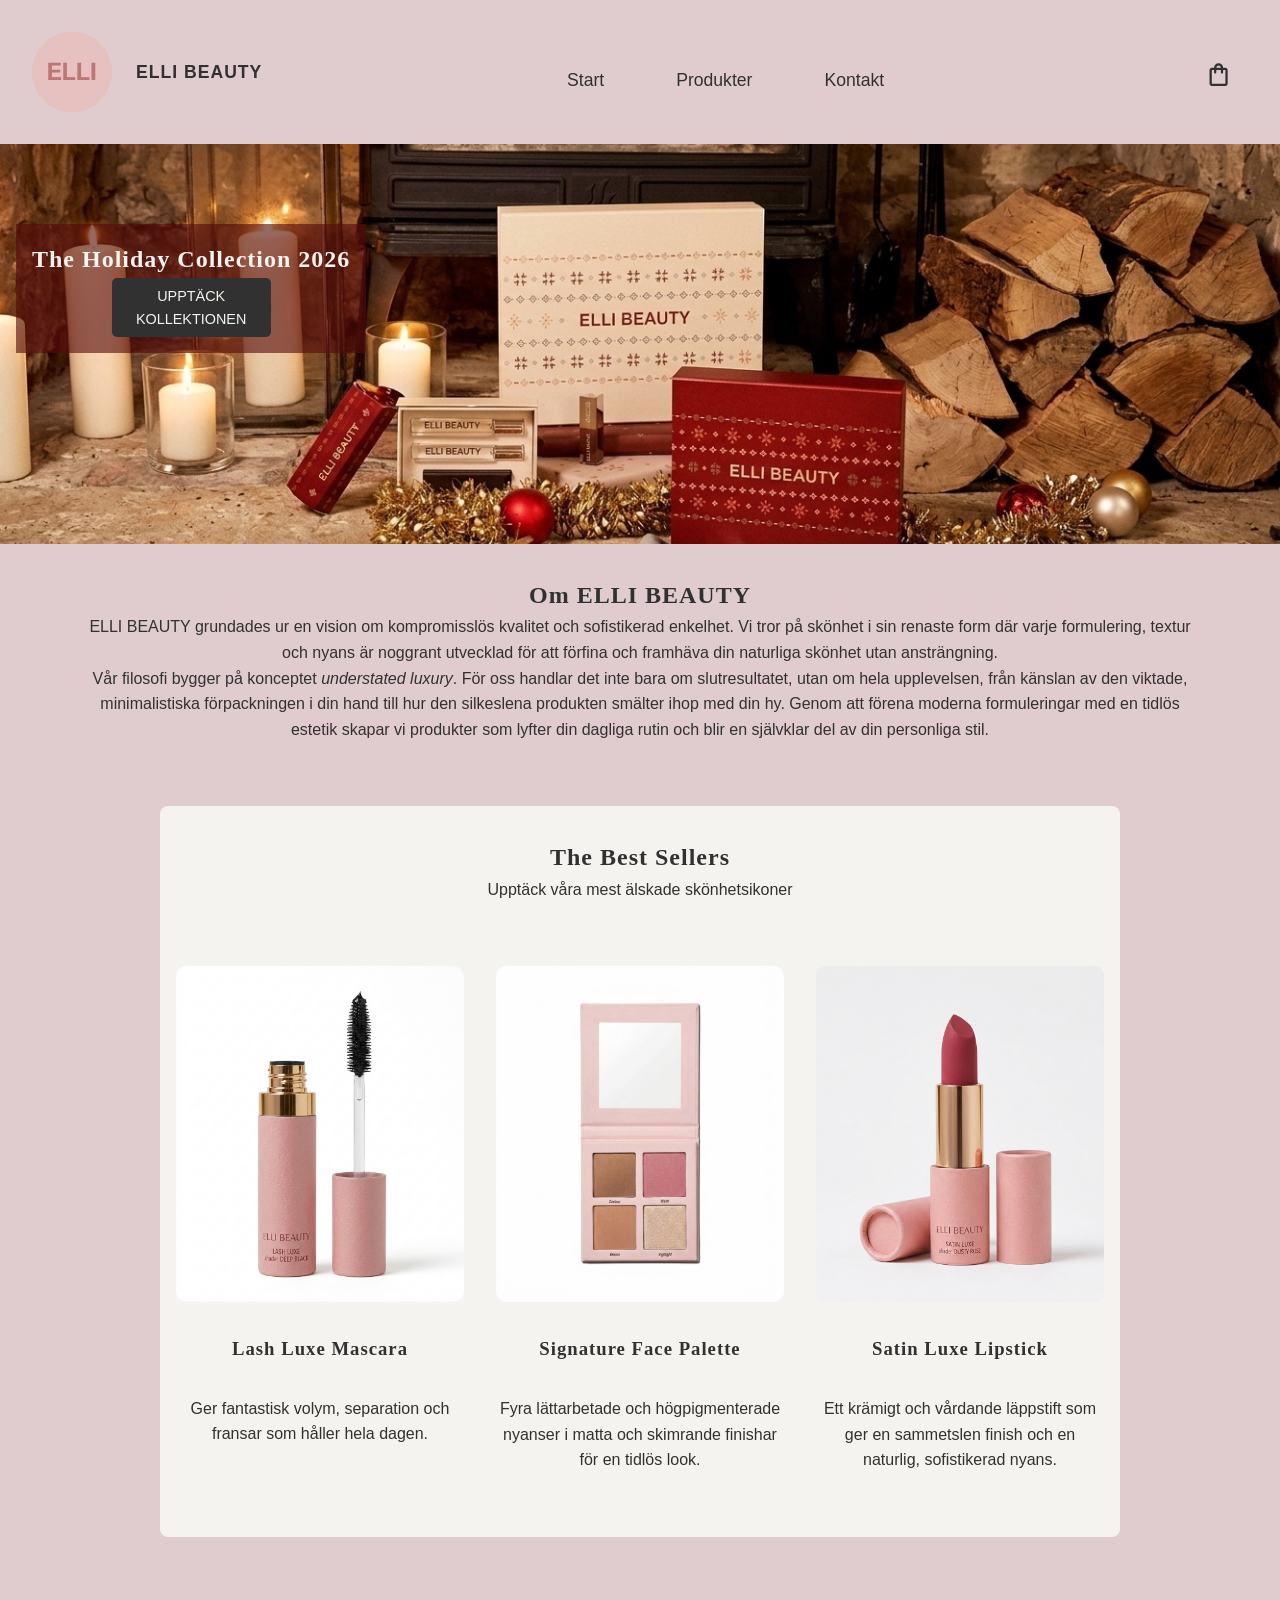
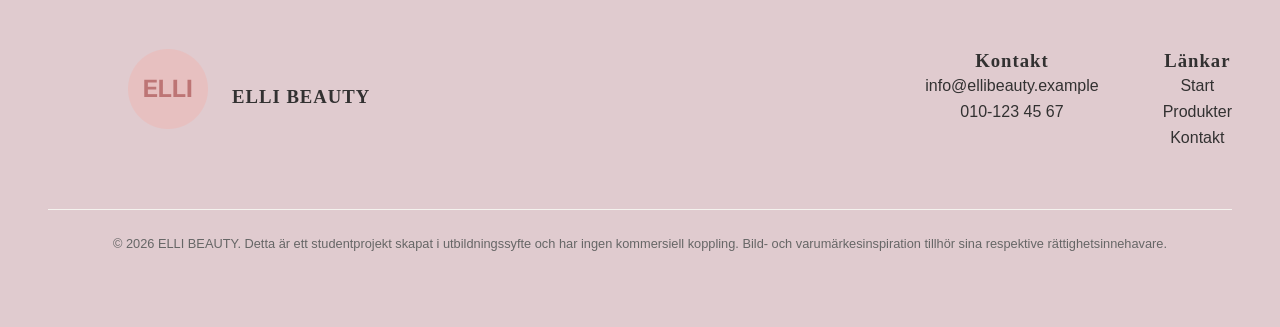
==== commit 16d868dc: "Lag till en textrad längst ner i footer" ====
--- a/index.html
+++ b/index.html
@@ -118,6 +118,11 @@
                 </ul>
             </div>
         </div>
+        <div class="footer-bottom">
+            <p>© 2026 ELLI BEAUTY. Detta är ett studentprojekt skapat i utbildningssyfte och har ingen kommersiell
+                koppling.
+                Bild- och varumärkesinspiration tillhör sina respektive rättighetsinnehavare.</p>
+        </div>
     </footer>
 </body>
 
--- a/css/style.css
+++ b/css/style.css
@@ -202,6 +202,8 @@
 
 /*Footer*/
 .footer {
+  display: flex;
+  flex-wrap: wrap;
   padding: 3rem 1rem;
   text-align: center;
 }
@@ -241,6 +243,18 @@
 }
 .footer-links a:hover {
   text-decoration: underline;
+}
+
+.footer-bottom {
+    width: 100%;
+    flex-basis: 100%;
+  text-align: center;
+  padding: 1.5rem 1rem;
+  margin-top: 1rem;
+  border-top: 1px solid #f5f3ef; /* Tunn linje */
+  font-size: 0.8rem;
+  color: #666; 
+  line-height: 1.4;
 }
 
 /*Css produktsidan*/
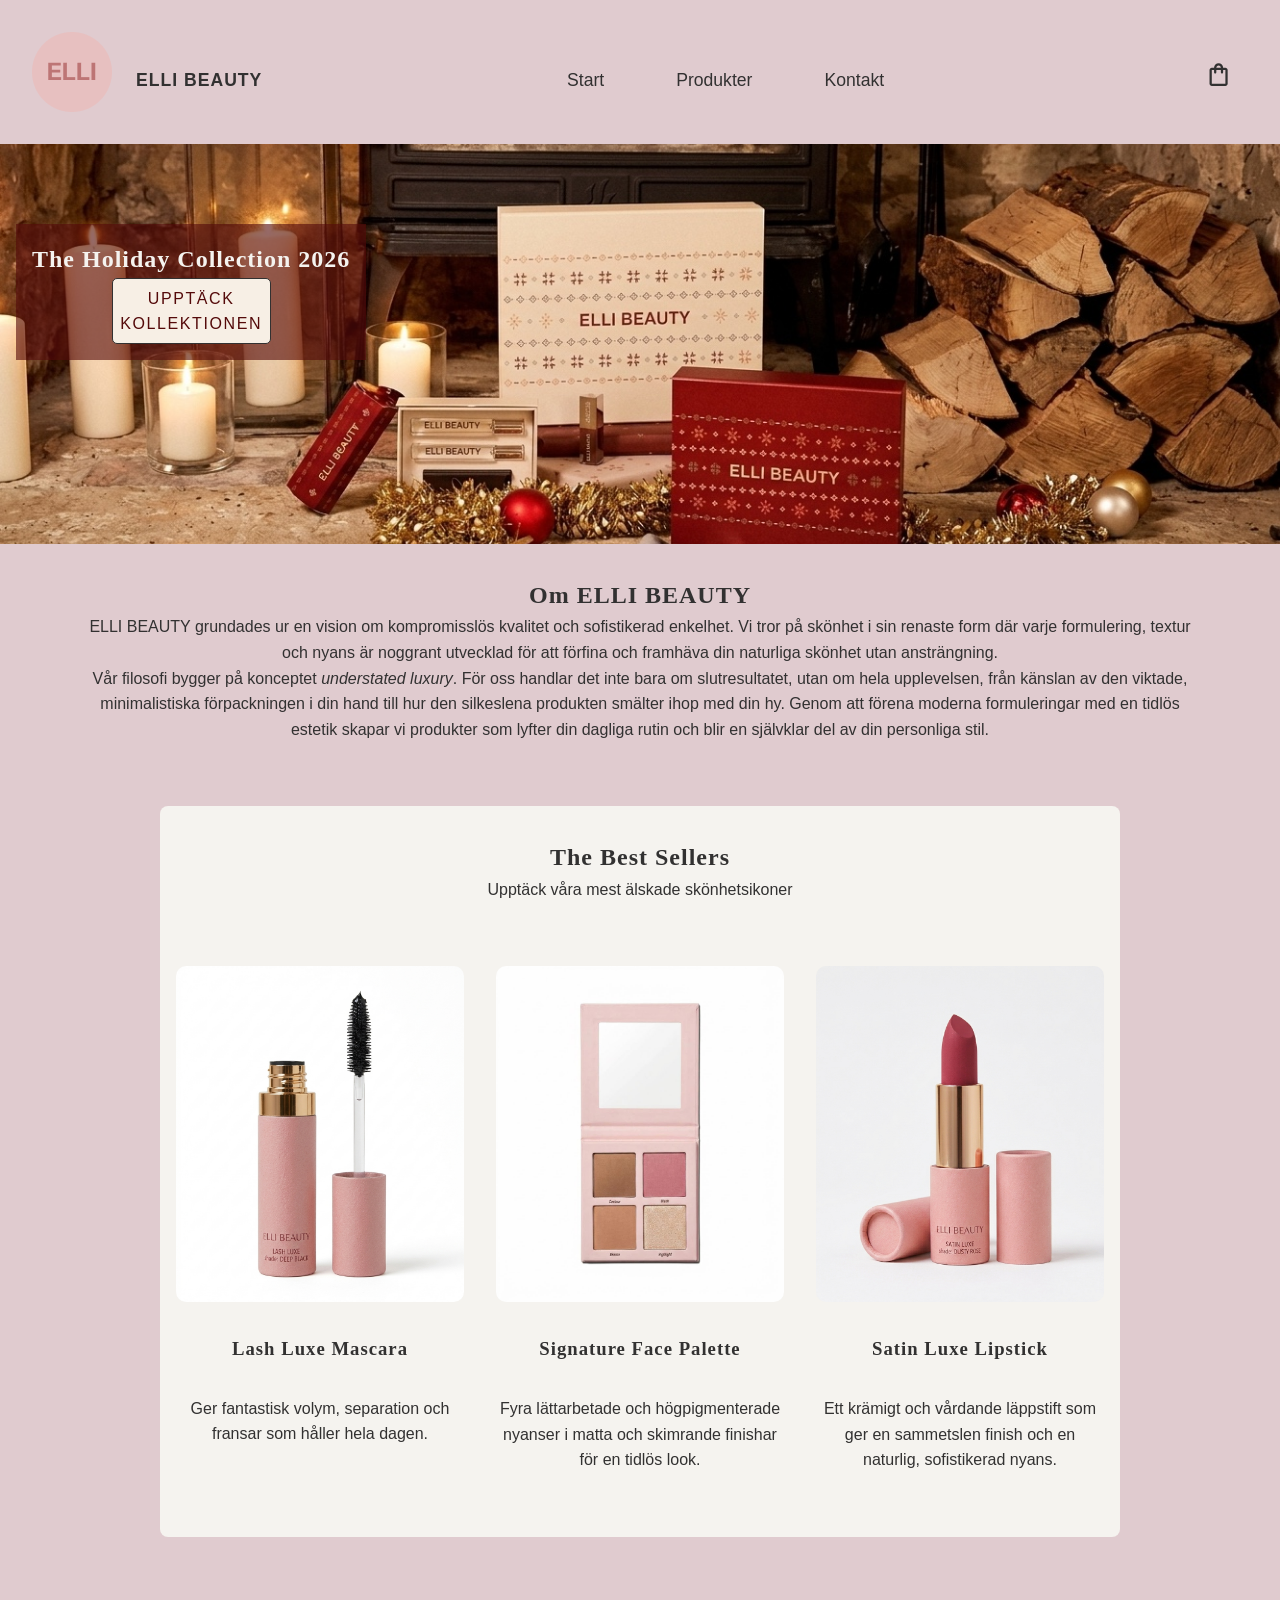
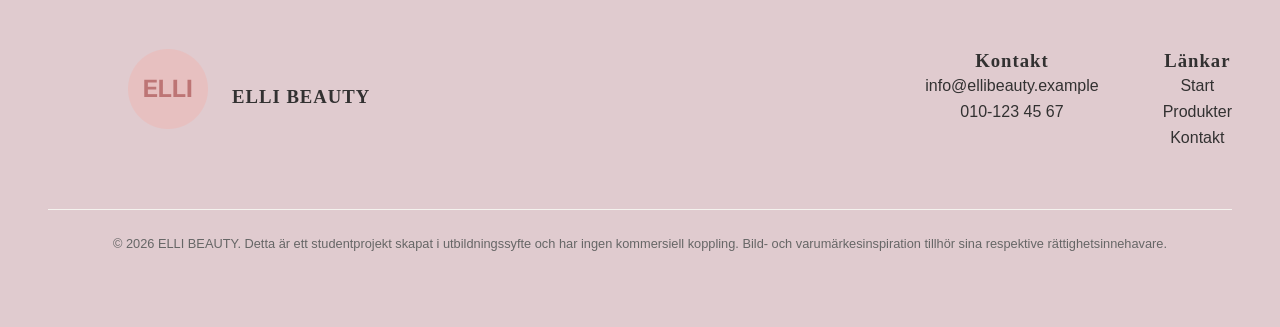
==== commit 8f11ae3d: "Justerade valideringsfel" ====
--- a/index.html
+++ b/index.html
@@ -1,6 +1,5 @@
 <!DOCTYPE html>
 <html lang="sv">
-
 <head>
     <meta charset="UTF-8">
     <meta name="viewport" content="width=device-width, initial-scale=1.0">
@@ -14,7 +13,7 @@
     <header class="header">
         <div class="logo">
             <a href="index.html">
-                <img src="images/elli_beauty_logo.png" alt="Elli beauty logotyp" />
+                <img src="images/elli_beauty_logo.png" alt="Elli beauty logotyp">
             </a>
             <p>ELLI BEAUTY</p>
         </div>
@@ -39,12 +38,10 @@
     <main>
         <!--Hero-->
         <section class="hero">
-            <img src="images/elli_beauty_hero2.jpg" alt="hero bild" />
+            <img src="images/elli_beauty_hero2.jpg" alt="hero bild">
             <div class="hero-content">
                 <h1>The Holiday Collection 2026</h1>
-                <a href="products.html">
-                    <button type="button">Upptäck kollektionen</button></a>
-
+                <a href="products.html" class="btn">Upptäck kollektionen</a>
             </div>
         </section>
         <section class="intro">
@@ -67,20 +64,20 @@
             </div>
             <div class="contanier">
                 <article class="card">
-                    <img src="images/elli_beauty_best3.jpg" alt="Elli beauty mascara" />
+                    <img src="images/elli_beauty_best3.jpg" alt="Elli beauty mascara">
                     <h3>Lash Luxe Mascara</h3>
                     <p>Ger fantastisk volym, separation och fransar som håller hela dagen.</p>
                 </article>
 
                 <article class="card">
-                    <img src="images/elli_beauty_best.jpg" alt="Elli beauty face palette" />
+                    <img src="images/elli_beauty_best.jpg" alt="Elli beauty face palette">
                     <h3>Signature Face Palette</h3>
                     <p>Fyra lättarbetade och högpigmenterade nyanser i matta och skimrande finishar för en tidlös look.
                     </p>
                 </article>
 
                 <article class="card">
-                    <img src="images/elli_beauty_best2.jpg" alt="Elli beauty lipstick" />
+                    <img src="images/elli_beauty_best2.jpg" alt="Elli beauty lipstick">
                     <h3>Satin Luxe Lipstick</h3>
                     <p>Ett krämigt och vårdande läppstift som ger en sammetslen finish och en naturlig, sofistikerad
                         nyans.</p>
@@ -94,7 +91,7 @@
         <div class="
         footer-logo">
             <a href="index.html">
-                <img src="images/elli_beauty_logo.png" alt="Elli beauty logotyp" />
+                <img src="images/elli_beauty_logo.png" alt="Elli beauty logotyp">
             </a>
             <div class="footer-text">
                 <h3>ELLI BEAUTY</h3>
--- a/css/style.css
+++ b/css/style.css
@@ -39,24 +39,6 @@
   display: block;
 }
 
-/*Alla knappar, förutom ham meny*/
-button:not(.menu-toggle):not(.cart) {
-  display: inline-block;
-  border: none;
-  text-transform: uppercase;
-  cursor: pointer;
-  background-color: rgb(50, 49, 49);
-  color: #f5f3ef;
-  width: 50%;
-  padding: 0.4rem;
-  border-radius: 5px;
-  font-size: 0.9rem;
-  font-weight: 500;
-}
-button:hover:not(.menu-toggle):not(.cart) {
-  background-color: rgb(33, 33, 33);
-}
-
 /*Header*/
 .header {
   padding: 2rem;
@@ -74,6 +56,9 @@
   letter-spacing: 1px;
   font-weight: 600;
   font-size: 1.1rem;
+}
+.logo p {
+  margin-top: 1rem;
 }
 
 /*Varukorg*/
@@ -170,6 +155,29 @@
   max-width: 800px;
 }
 
+.btn {
+  display: inline-block;
+  text-transform: uppercase;
+  text-decoration: none;
+  cursor: pointer;
+  background-color: #f7efe5;
+  color:#540a0a;
+  width: 50%;
+  padding: 0.4rem;
+  font-size: 0.9rem;
+  font-weight: 500;
+  letter-spacing: 0.1rem;
+  transition: all 0.3s ease;
+     border: 0.1rem solid rgb(50, 49, 49);
+  border-radius: 5px;
+  font-size: 1rem;
+  font-weight: 500;
+}
+.btn:hover {
+  background-color:
+  white;
+}
+
 /*Intro sektionen*/
 .intro {
   margin: 2rem 5rem;
@@ -330,9 +338,11 @@
 .contact-form button {
   width: 50%;
   padding: 0.4rem;
+   border: 0.1rem solid rgb(50, 49, 49);
   border-radius: 5px;
-  font-size: 0.9rem;
+  font-size: 1rem;
   font-weight: 500;
+  text-transform: uppercase;
 }
 
 /*Större skärm*/
